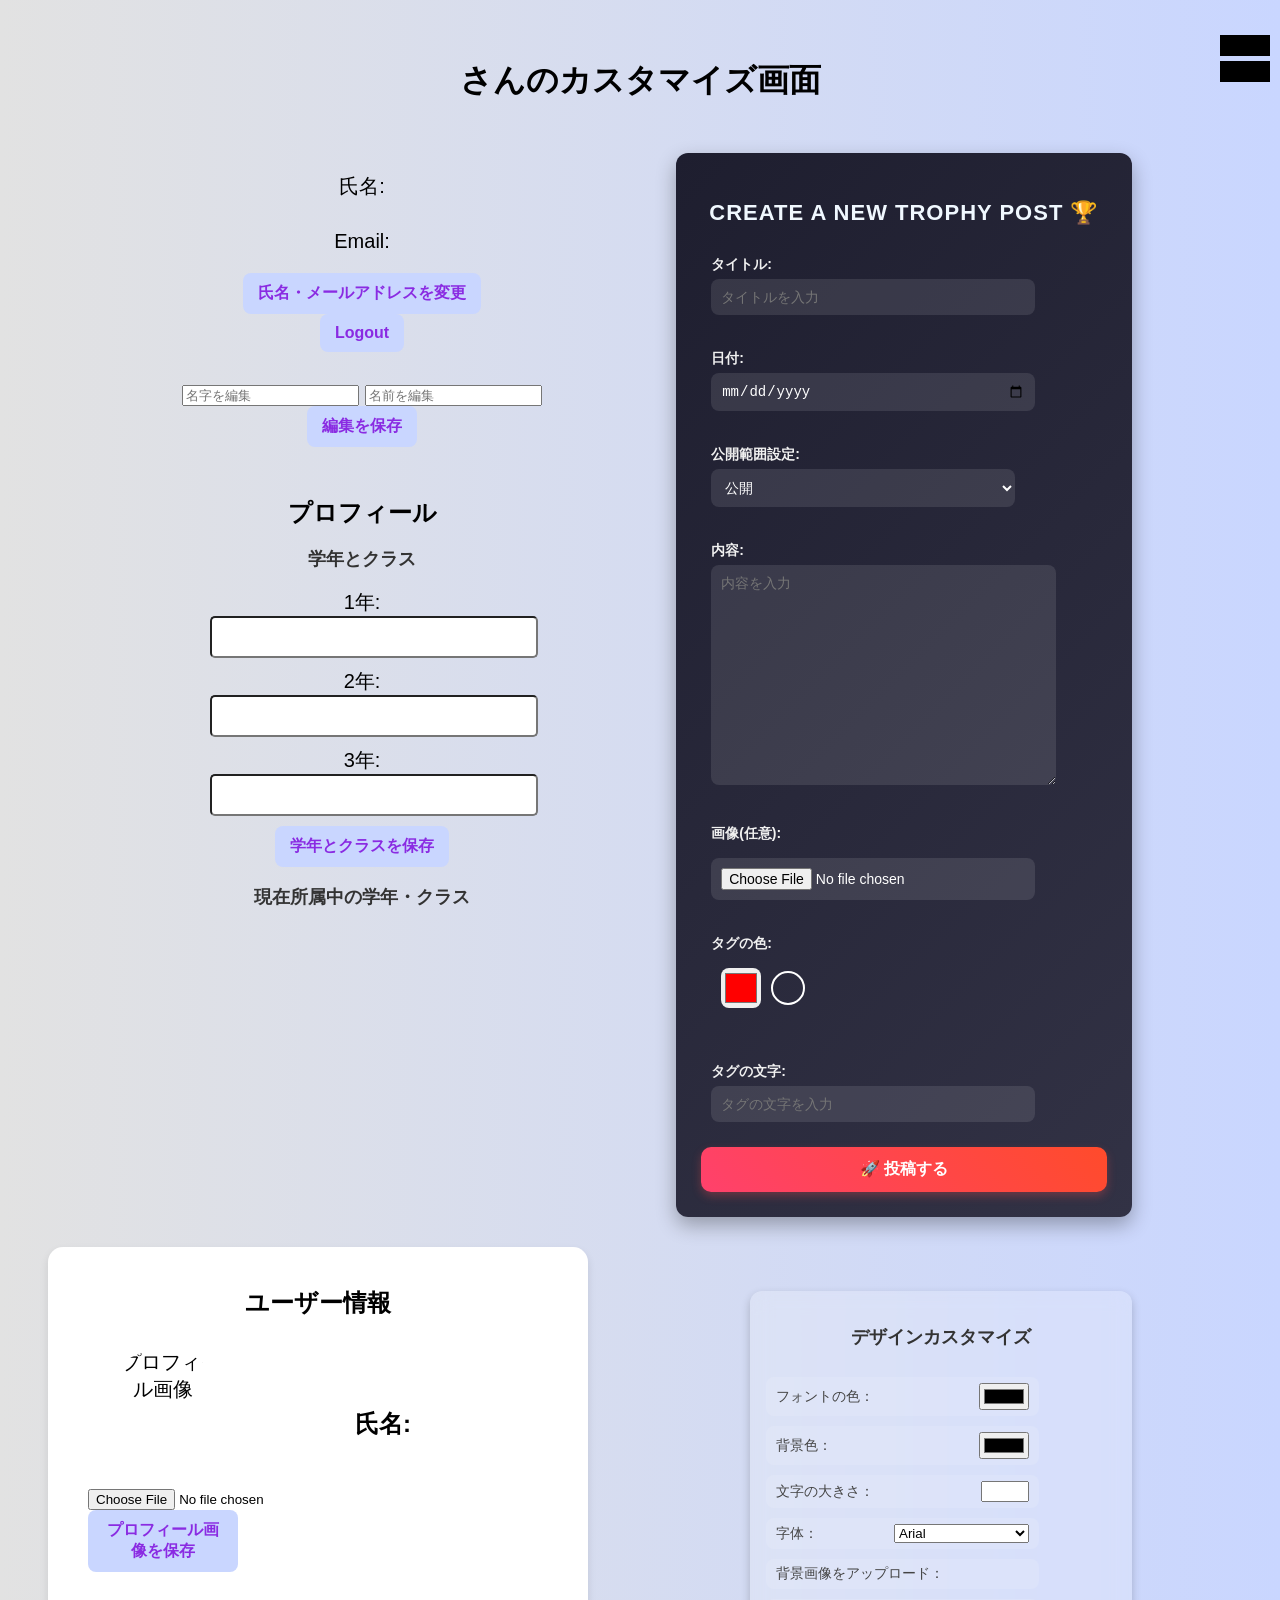
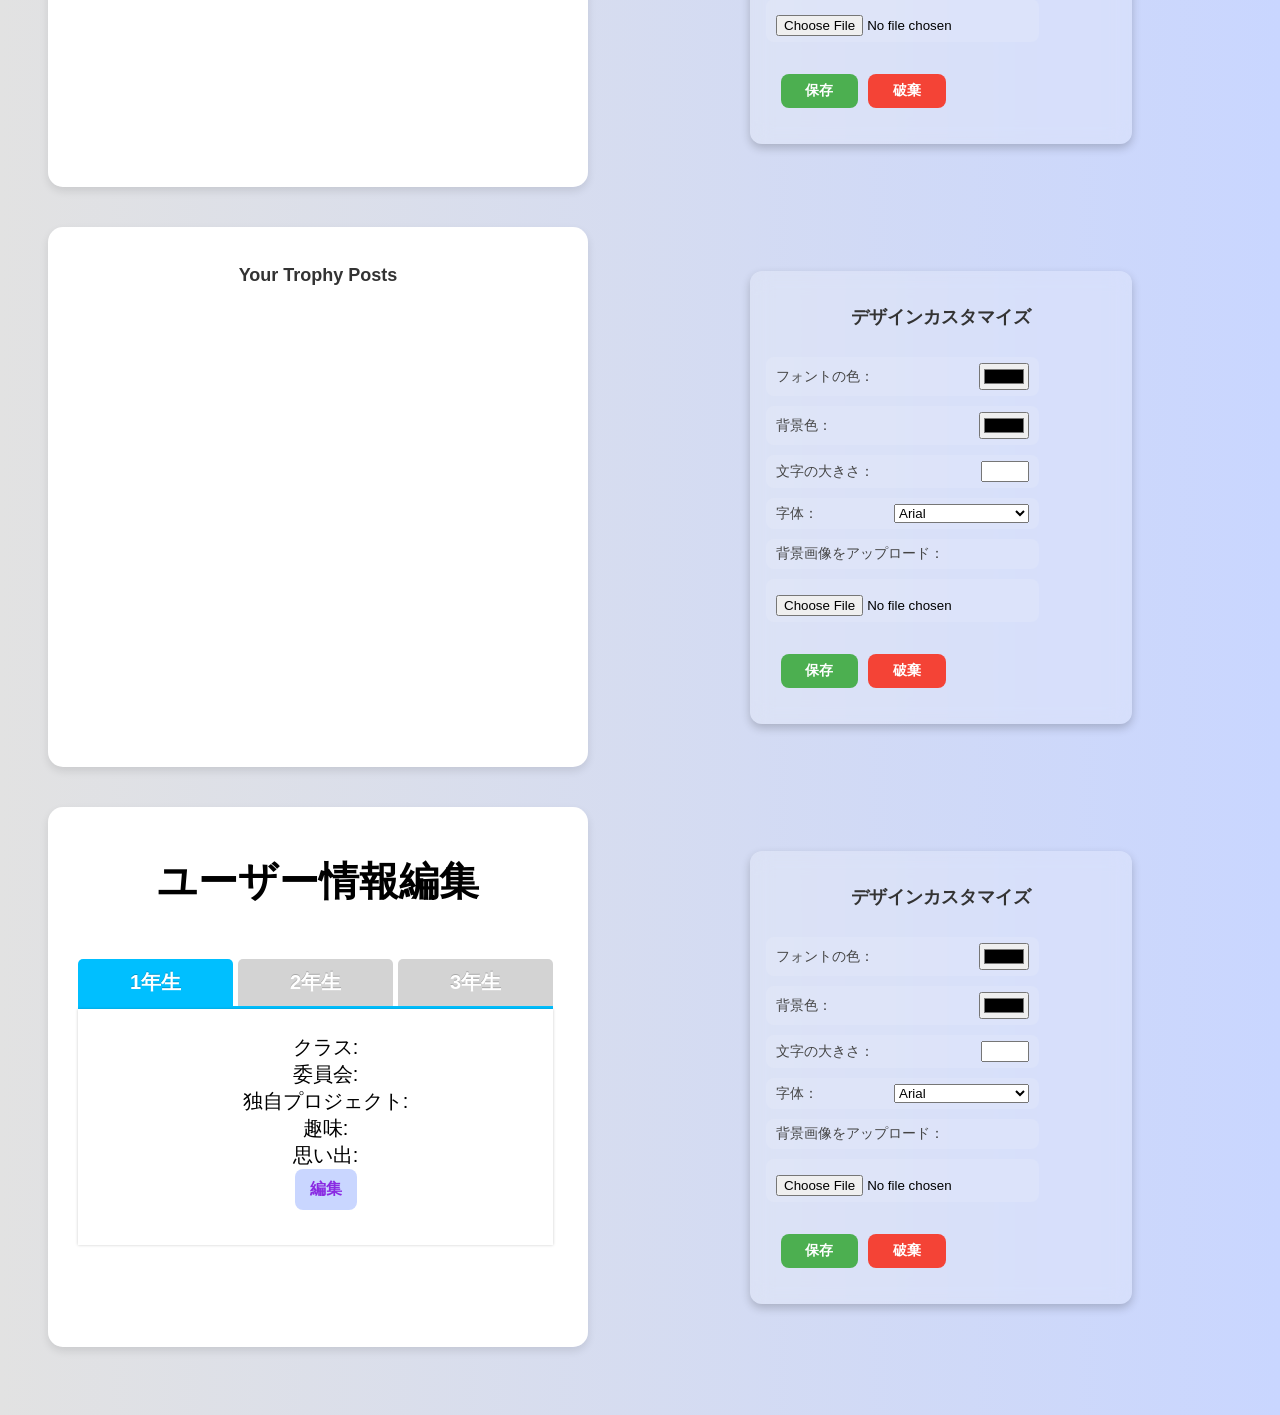
==== EditProfile.html @ d438d974 "ファイアウォールの新規設置とバックドアの削除を確認。投稿の公開範囲設定を全面化し、ウィジェットの移動を改善。trophy postの表示条件を更新。" ====
<!-- 
 
これは、動かす　以外の機能を削除したページ。　　プレヴューページみたいな感じです。

・homepage.html / js　は、　現状このままにする。
・プロフィール編集機能をつけたページは　EditProfile.html / js
・ -->


<!DOCTYPE html>
<html lang="en">

<head>
    <meta charset="UTF-8">
    <meta name="viewport" content="width=device-width, initial-scale=1.0">
    <title>Homepage</title>
    <link rel="stylesheet" href="https://code.jquery.com/ui/1.13.2/themes/base/jquery-ui.css">
    <style id="dynamicStyles">
        body {
            padding: 30px;
            background: linear-gradient(to right, #e2e2e2, #c9d6ff);
            font-family: Arial, sans-serif;
            font-size: 16px;
            color: black;
        }

        h1 {
            text-align: center;
            margin-bottom: 40px;
        }

        button {
            color: blueviolet;
            background-color: #c9d6ff;
            padding: 10px 15px;
            border-radius: 8px;
            font-size: 1rem;
            font-weight: bold;
            border: none;
            cursor: pointer;
        }

        button:hover {
            text-decoration: underline;
            color: blue;
        }

        .container {
            display: flex;
            flex-direction: column;
            align-items: center;
        }

        div {
            font-size: 20px;
            padding: 10px;
            margin-bottom: 10px;
            width: 50%;
            text-align: center;
        }

        .edit-section,
        .trophy-room-section {
            /* display: none; */
            margin-top: 20px;
            width: 60%;
        }

        /* textareaのデザイン */
        .textarea {
            width: 100%;
            padding: 10px;
            margin-bottom: 10px;
            border-radius: 5px;
            font-size: 16px;
        }

        

        .post {
            width: 180%;
            border: 1px solid #ccc;
            border-radius: 10px;
            padding: 10px;
            box-shadow: 0 4px 8px rgba(0, 0, 0, 0.1);
            /* ボックス影 */
            margin-top: 10px;
            background-color: #f4f4f9;
        }

        .post h4 {
            display: flex;
            justify-content: space-between;
            align-items: center;
            margin-bottom: 5px;
        }

        .post-content {
            display: none;
            padding-top: 10px;
            width: 88%;
        }

        .widget {
            background-color: white;
            border-radius: 15px;
            padding: 20px;
            box-shadow: 0 4px 8px rgba(0, 0, 0, 0.1);
            text-align: center;
            overflow: auto;
            width: 600px;
            height: 600px;
            position: relative;
        }

        .ui-draggable {
            cursor: move;
        }

        h2 {
            margin-bottom: 10px;
            font-size: 1.5rem;
        }

        p {
            font-size: 1.2rem;
        }

        #widget1 {
            /* background-color: #e0f7fa; */
            max-width: 500px;
            min-width: 200px;
            max-height: 500px;
            min-height: 200px;
        }
        #widget2 {
            /* background-color: #fff3e0; */
            max-width: 500px;
            min-width: 200px;
            max-height: 500px;
            min-height: 200px;
        }

        #widget3 {
            /* background-color: #ffe0ea; */
            max-width: 500px;
            min-width: 200px;
            max-height: 500px;
            min-height: 200px;
        }

        #Widget1-flote {
            display: flex;
            justify-content: flex-start;
            align-items: center;
            width: 100%;
        }


        #profile-image-container {
            position: relative;
            width: 150px;
            height: 150px;
        }

        #profile-image {
    width: 130px;
    height: 130px;
    border-radius: 50%;
    object-fit: cover;
    display: block;
    margin: 0 auto;
}

        input[type="file"] {
            margin-top: 10px;
        }



        .available {
            background-color: #eee;
            /* 空き */
        }

        .reserved-by-user {
            background-color: #007bff;
            /* 自分の予約 */
        }

        .reserved-by-others {
            background-color: #dc3545;
            /* 他人の予約 */
        }


        .info {
            font-size: 0.8rem;
            margin-top: 10px;
            color: gray;
        }


        /* ハンバーガーメニューアイコンのスタイル */
        .hamburger-menu {
            position: fixed;
            top: 20px;
            right: 20px;
            width: 30px;
            height: 1px;
            cursor: pointer;
            z-index: 10;
        }

        .hamburger-menu div {
            width: 100%;
            height: 1px;
            /* 線の太さをさらに細く */
            background-color: black;
            margin: 5px 0;
            /* 線同士の間隔 */
        }

        /* メニューのスタイル */
        .menu {
            position: fixed;
            top: 0;
            right: -300px;
            /* 初期状態では画面外に隠す */
            width: 250px;
            height: 100vh;
            background-color: white;
            transition: right 0.3s ease;
            z-index: 1001;
            box-shadow: -5px 0 5px rgba(0, 0, 0, 0.2);
        }




        .menu ul {
            list-style: none;
            padding: 0;
            margin-top: 60px;
        }

        .menu ul li {
            padding: 20px;
            text-align: center;
        }

        .menu ul li a {
            text-decoration: none;
            color: black;
            font-size: 18px;
        }

        /* 閉じるためのバツボタン */
        .close-btn {
            position: absolute;
            top: 10px;
            right: 10px;
            font-size: 24px;
            cursor: pointer;
            color: black;
        }

        /* 背景を暗くするオーバーレイ */
        .overlay {
            position: fixed;
            top: 0;
            left: 0;
            width: 100%;
            height: 100vh;
            background-color: rgba(0, 0, 0, 0.5);
            opacity: 0;
            visibility: hidden;
            transition: opacity 0.3s ease, visibility 0.3s ease;
            z-index: 1000;
        }

        /* メニューが開いたときのスタイル */
        .menu-open .menu {
            right: 0;
        }

        .menu-open .overlay {
            opacity: 1;
            visibility: visible;
        }

        .tab-wrap {
            display: flex;
            flex-wrap: wrap;
            margin: 20px 0;
            width: 95%;

        }

        .tab-wrap:after {
            content: '';
            width: 100%;
            height: 3px;
            background: DeepSkyBlue;
            display: block;
            order: -1;
        }

        .tab-label {
            color: White;
            background: LightGray;
            font-weight: bold;
            text-shadow: 0 -1px 0 rgba(0, 0, 0, .2);
            white-space: nowrap;
            text-align: center;
            padding: 10px .5em;
            order: -1;
            position: relative;
            z-index: 1;
            cursor: pointer;
            border-radius: 5px 5px 0 0;
            flex: 1;
        }

        .tab-label:not(:last-of-type) {
            margin-right: 5px;
        }

        .tab-content {
            width: 100%;
            height: 0;
            overflow: hidden;
            opacity: 0;
        }

        /* アクティブなタブ */
        .tab-switch:checked+.tab-label {
            background: DeepSkyBlue;
        }

        .tab-switch:checked+.tab-label+.tab-content {
            height: auto;
            overflow: auto;
            padding: 15px;
            opacity: 1;
            transition: .5s opacity;
            box-shadow: 0 0 3px rgba(0, 0, 0, .2);
        }

        /* ラジオボタン非表示 */
        .tab-switch {
            display: none;
        }

        .tab-wrap div {
            font-size: 20px;
            padding: 10px;
            margin-bottom: 10px;
            width: 100%;
            text-align: center;
        }

        #EditWidget1 {
            display: flex;
            justify-content: space-between;
            align-items: center;
            width: 90%;
        }

        #EditWidget2 {
            display: flex;
            justify-content: space-between;
            align-items: center;
            width: 90%;
        }

        #EditWidget3 {
            display: flex;
            justify-content: space-between;
            align-items: center;
            width: 90%;
        }
        .editing-area {
    background: rgba(255, 255, 255, 0.2); /* 透明感を出す */
    backdrop-filter: blur(10px); /* ガラス風 */
    padding: 16px;
    border-radius: 12px;
    width: 350px; /* 横幅を固定 */
    box-shadow: 0 4px 10px rgba(0, 0, 0, 0.2);
    font-family: "Arial", sans-serif;
}

h3 {
    font-size: 18px;
    text-align: center;
    color: #333;
}

.customization-options {
    display: grid;
    gap: 10px;
    padding: 10px 0;
}

.customization-options label {
    display: flex;
    justify-content: space-between;
    align-items: center;
    background: rgba(255, 255, 255, 0.1);
    padding: 6px 10px;
    border-radius: 8px;
}

.customization-options span {
    font-size: 14px;
    color: #444;
}



.button-group {
    display: flex;
    justify-content: space-between;
    margin-top: 12px;
}

.save-btn, .discard-btn {
    flex: 1;
    margin: 0 5px;
    padding: 8px;
    font-size: 14px;
    border-radius: 8px;
    border: none;
    cursor: pointer;
    transition: 0.3s;
}

.save-btn {
    background: #4CAF50;
    color: white;
}

.save-btn:hover {
    background: #45a049;
}

.discard-btn {
    background: #f44336;
    color: white;
}

.discard-btn:hover {
    background: #d32f2f;
}
    
    </style>
    <script type="module" src="./EditProfile.js"></script>

</head>

<body>
    <!-- ハンバーガーメニューアイコン -->
    <div class="hamburger-menu" id="hamburger-menu">
        <div></div>
        <div></div>
    </div>

    <!-- オーバーレイ（背景を暗くする要素） -->
    <div class="overlay" id="overlay"></div>

    <!-- メニューの中身 -->
    <nav class="menu" id="menu">
        <!-- 閉じるためのバツボタン -->
        <span class="close-btn" id="close-menu">&times;</span>

        <ul>
            
            <li><a href="homepage.html">Home</a></li>
            <li><a href="top-public-page.html">ここ</a></li>
            <li><a href="Teacher-ref.html">匿名相談</a></li>
            <li><a href="reservation.html">施設予約システム</a></li>
            <li><a href="#">カスタマイズ画面</a></li>

        </ul>
    </nav>
    <script>
        const hamburgerMenu = document.getElementById('hamburger-menu');
        const menu = document.getElementById('menu');
        const overlay = document.getElementById('overlay');
        const closeMenu = document.getElementById('close-menu');
        let isMenuOpen = false;

        // ハンバーガーメニューのクリックイベント
        hamburgerMenu.addEventListener('click', () => {
            isMenuOpen = !isMenuOpen;
            toggleMenu();
        });

        // オーバーレイをクリックしてメニューを閉じる
        overlay.addEventListener('click', () => {
            isMenuOpen = false;
            toggleMenu();
        });

        // バツボタンをクリックしてメニューを閉じる
        closeMenu.addEventListener('click', () => {
            isMenuOpen = false;
            toggleMenu();
        });

        // メニューの開閉を制御
        function toggleMenu() {
            if (isMenuOpen) {
                document.body.classList.add('menu-open');
            } else {
                document.body.classList.remove('menu-open');
            }
        }
    </script>

    <h1><span id="loggedUserFNameInWidget"></span>さんのカスタマイズ画面</h1>
  
<div style="display: flex; justify-content: space-between; text-align: center; width: 90%;">
    <div class="container" style=" width: 60%;">
        <div>氏名: <span id="loggedUserFName"></span><span id="loggedUserLName"></span></div>
        <div>Email: <span id="loggedUserEmail"></span></div>
        <button id="editButton">氏名・メールアドレスを変更</button>
        <!-- <button id="createPostButton">トロフィー投稿を追加</button> -->
        <button id="logout">Logout</button>

        <!-- Edit Profile Section -->
        <div class="edit-section" id="editSection">
            <input type="text" id="newFirstName" placeholder="名字を編集">
            <input type="text" id="newLastName" placeholder="名前を編集">
            <button id="saveChanges">編集を保存</button>
        </div>

        <div id="profile-section">
            <h2>プロフィール</h2>

            <h3>学年とクラス</h3>
            <label>1年: <input class="textarea" type="text" id="class-year-1" /></label>
            <label>2年: <input class="textarea" type="text" id="class-year-2" /></label>
            <label>3年: <input class="textarea" type="text" id="class-year-3" /></label>
            <button id="save-class">学年とクラスを保存</button>

            <h3>現在所属中の学年・クラス</h3>
            <p id="latest-class"></p>
        </div>

    </div>

    <!-- Trophy Room Section -->
    <div class="edit-section trophy-post" id="trophyRoomSection" style="width: 40%;">
        <h3 class="trophy-title">Create a New Trophy Post 🏆</h3>

        <div class="trophy-form-group">
            <label for="postTitle">タイトル:</label>
            <input type="text" id="postTitle" class="trophy-input" placeholder="タイトルを入力" required>
        </div>

        <div class="trophy-form-group">
            <label for="postDate">日付:</label>
            <input type="date" id="postDate" class="trophy-input" required>
        </div>

        <div class="trophy-form-group">
            <label for="postVisibility">公開範囲設定:</label>
            <select id="postVisibility" class="trophy-input">
                <option value="public">公開</option>
                <option value="friends">学校関係者のみ</option>
                <option value="private">非公開</option>
            </select>
        </div>

        <div class="trophy-form-group">
            <label for="postContent">内容:</label>
            <textarea id="postContent" class="trophy-input" placeholder="内容を入力" style="height: 200px; width: 160%;"></textarea>
        </div>

        <div class="trophy-form-group">
            <label for="postImage">画像(任意):</label>
            <input type="file" id="postImage" class="trophy-input">
        </div>

        <div class="trophy-form-group">
            <label for="tagColor">タグの色:</label>
            <div class="trophy-tag-container">
                <input type="color" id="TagColor" class="trophy-color-input" value="#ff0000">
                <span id="selectedTagColor" class="trophy-tag-preview"></span>
            </div>
        </div>

        <div class="trophy-form-group">
            <label for="tagText">タグの文字:</label>
            <input type="text" id="tagText" class="trophy-input" placeholder="タグの文字を入力">
        </div>

        <button id="savePostButton" class="trophy-submit-button">🚀 投稿する</button>
    </div>
</div>

</div>

<style>
    /* トロフィーポストのスタイリング */
    .edit-section.trophy-post {
        max-width: 100%;
        margin: auto;
        padding: 25px;
        border-radius: 12px;
        background: linear-gradient(135deg, #1e1e2f, #323245);
        color: white;
        box-shadow: 0px 8px 20px rgba(0, 0, 0, 0.3);
        text-align: center;
        font-family: 'Arial', sans-serif;
    }

    .trophy-title {
        color: aliceblue;
        font-size: 22px;
        font-weight: bold;
        margin-bottom: 20px;
        text-transform: uppercase;
        letter-spacing: 1px;
    }

    .trophy-form-group {
        margin-bottom: 15px;
        text-align: left;
    }

    .trophy-form-group label {
        font-size: 14px;
        font-weight: bold;
        display: block;
        margin-bottom: 5px;
        color: #f0f0f0;
    }

    .trophy-input {
        width: 150%;
        padding: 10px;
        border: none;
        border-radius: 8px;
        background: rgba(255, 255, 255, 0.1);
        color: white;
        font-size: 14px;
        transition: 0.3s;
    }

    .trophy-input:focus {
        background: rgba(255, 255, 255, 0.2);
        outline: none;
    }

    .trophy-tag-container {
        display: flex;
        align-items: center;
        gap: 10px;
    }

    .trophy-color-input {
        width: 40px;
        height: 40px;
        border: none;
        border-radius: 8px;
        cursor: pointer;
    }

    .trophy-tag-preview {
        width: 30px;
        height: 30px;
        border-radius: 50%;
        border: 2px solid white;
        display: inline-block;
    }

    /* 投稿ボタン */
    .trophy-submit-button {
        width: 100%;
        padding: 12px;
        border: none;
        border-radius: 10px;
        font-size: 16px;
        font-weight: bold;
        color: white;
        background: linear-gradient(45deg, #ff416c, #ff4b2b);
        cursor: pointer;
        transition: 0.3s ease;
        text-transform: uppercase;
        box-shadow: 0px 4px 10px rgba(255, 75, 75, 0.3);
    }

    .trophy-submit-button:hover {
        background: linear-gradient(45deg, #ff4b2b, #ff416c);
        transform: scale(1.05);
        box-shadow: 0px 6px 15px rgba(255, 75, 75, 0.5);
    }
</style>

<script>
    document.getElementById('TagColor').addEventListener('input', function() {
        document.getElementById('selectedTagColor').style.backgroundColor = this.value;
    });
</script>

    <div id="EditWidget1">
        <div class="widget" id="widget1">
            <h2>ユーザー情報</h2>
            <div id="Widget1-flote">
                <div id="profile-image-container">
                    <img id="profile-image" src="default-profile.png" alt="プロフィール画像" />
                    <input type="file" id="profile-image-upload" accept="image/*" />
                    <button id="save-profile-image">プロフィール画像を保存</button>
                </div>

                <div id="name" style="font-size: 24px; text-shadow: 2px 2px 4px rgba(255, 255, 255, 0.5); font-weight: bold;">氏名: <span id="loggedUserFNameInWidget2"></span>　<span id="loggedUserLNameInWidget"></span> </div>
            </div>

            <p class="info" id="info-widget1"></p>


            
        </div>
        <!-- カスタマイズボタン -->
        <!-- <button id="customize-button-widget1">カスタマイズ</button> -->

        <!-- カスタマイズオプション (初期状態では非表示) -->
        <div class="editing-area" id="widget1">
            <h3>デザインカスタマイズ</h3>
            <div class="customization-options">
            <label><span>フォントの色：</span> <input type="color" id="font-color-widget1"></label>
            <label><span>背景色：</span> <input type="color" id="background-color-widget1"></label>
            <label><span>文字の大きさ：</span> <input class="number-area" type="number" id="font-size-widget1" min="8" max="72"></label>
            <label><span>字体：</span>
                <select id="font-family-widget1">
                    <option value="Arial">Arial</option>
                    <option value="Times New Roman">Times New Roman</option>
                    <option value="Courier New">Courier New</option>
                    <option value="Verdana">Verdana</option>
                </select>
            </label>
            <label><span>背景画像をアップロード：</span></label>
            <label> <input type="file" id="bg-image-upload-widget2" accept="image/*"></label>
            </div>
            <div class="button-group">
                <button id="save-customization-widget1" class="save-btn">保存</button>
                <button id="discard-customization-widget1" class="discard-btn">破棄</button>
            </div>
        </div>
        
        </div>

        <div id="EditWidget2">

                    <!-- Display Trophy Posts -->




        <div class="widget" id="widget2">
            <h3>Your Trophy Posts</h3>
            <div id="posteditvisibility"></div>
            <p class="info" id="info-widget2"></p>
        </div>

        
        
        <div class="editing-area" id="widget2">
            <h3>デザインカスタマイズ</h3>
            <div class="customization-options">
            <label><span>フォントの色：</span> <input type="color" id="font-color-widget2"></label>
            <label><span>背景色：</span> <input type="color" id="background-color-widget2"></label>
            <label><span>文字の大きさ：</span> <input class="number-area" type="number" id="font-size-widget2" min="8" max="72"></label>
            <label><span>字体：</span>
                <select id="font-family-widget2">
                    <option value="Arial">Arial</option>
                    <option value="Times New Roman">Times New Roman</option>
                    <option value="Courier New">Courier New</option>
                    <option value="Verdana">Verdana</option>
                </select>
            </label>
            <label><span>背景画像をアップロード：</span></label>
           <label> <input type="file" id="bg-image-upload-widget2" accept="image/*"></label>
            </div>
            <div class="button-group">
                <button id="save-customization-widget2" class="save-btn">保存</button>
                <button id="discard-customization-widget2" class="discard-btn">破棄</button>
            </div>
        </div>
</div>


    <div id="EditWidget3">
        
        <div class="widget" id="widget3">
            <h1>ユーザー情報編集</h1>


            <div class="tab-wrap" id="tab-wrap">
                <input id="TAB-01" type="radio" name="TAB" class="tab-switch" checked="checked" />
                <label class="tab-label" for="TAB-01">1年生</label>
                <div class="tab-content">
                    <div>
                        <span>クラス: </span><span id="class1"></span><br>
                        <span>委員会: </span><span id="committee1"></span><br>
                        <span>独自プロジェクト: </span><span id="project1"></span><br>
                        <span>趣味: </span><span id="hobby1"></span><br>
                        <span>思い出: </span><span id="memory1"></span><br>
                        <button onclick="editYearInfo('year1')">編集</button>
                        <div id="edit-year1" style="display:none;">
                            <input type="text" id="edit-class1" placeholder="クラス" /><br>
                            <input type="text" id="edit-committee1" placeholder="委員会" /><br>
                            <input type="text" id="edit-project1" placeholder="独自プロジェクト" /><br>
                            <input type="text" id="edit-hobby1" placeholder="趣味" /><br>
                            <input type="text" id="edit-memory1" placeholder="思い出" /><br>
                            <button id="save-button1" style="display:none;" onclick="saveYearInfo('year1')">保存</button>
                        </div>
                    </div>
                </div>

                <input id="TAB-02" type="radio" name="TAB" class="tab-switch" />
                <label class="tab-label" for="TAB-02">2年生</label>
                <div class="tab-content">
                    <div>
                        <span id="class2"></span>
                        <span id="committee2"></span>
                        <span id="project2"></span>
                        <span id="hobby2"></span>
                        <span id="memory2"></span>
                        <button onclick="editYearInfo('year2')">編集</button>
                        <div id="edit-year2" style="display:none;">
                            <input type="text" id="edit-class2" placeholder="クラス" />
                            <input type="text" id="edit-committee2" placeholder="委員会" />
                            <input type="text" id="edit-project2" placeholder="独自プロジェクト" />
                            <input type="text" id="edit-hobby2" placeholder="趣味" />
                            <input type="text" id="edit-memory2" placeholder="思い出" />
                            <button id="save-button2" style="display:none;" onclick="saveYearInfo('year2')">保存</button>
                        </div>
                    </div>
                </div>

                <input id="TAB-03" type="radio" name="TAB" class="tab-switch" />
                <label class="tab-label" for="TAB-03">3年生</label>
                <div class="tab-content">
                    <div>
                        <span id="class3"></span>
                        <span id="committee3"></span>
                        <span id="project3"></span>
                        <span id="hobby3"></span>
                        <span id="memory3"></span>
                        <button onclick="editYearInfo('year3')">編集</button>
                        <div id="edit-year3" style="display:none;">
                            <input type="text" id="edit-class3" placeholder="クラス" />
                            <input type="text" id="edit-committee3" placeholder="委員会" />
                            <input type="text" id="edit-project3" placeholder="独自プロジェクト" />
                            <input type="text" id="edit-hobby3" placeholder="趣味" />
                            <input type="text" id="edit-memory3" placeholder="思い出" />
                            <button id="save-button3" style="display:none;" onclick="saveYearInfo('year3')">保存</button>
                        </div>
                    </div>
                </div>
           <!-- ここで切れている -->
         </div>

            <p class="info" id="info-widget3"></p>

          
        
        </div>
            <!-- カスタマイズボタン -->

            <!-- カスタマイズオプション (初期状態では非表示) -->
            <div class="editing-area" id="widget3">
                <h3>デザインカスタマイズ</h3>
                <div class="customization-options">
                <label><span>フォントの色：</span> <input type="color" id="font-color-widget3"></label>
                <label><span>背景色：</span> <input type="color" id="background-color-widget3"></label>
                <label><span>文字の大きさ：</span> <input class="number-area" type="number" id="font-size-widget3" min="8" max="72"></label>
                <label><span>字体：</span>
                    <select id="font-family-widget3">
                        <option value="Arial">Arial</option>
                        <option value="Times New Roman">Times New Roman</option>
                        <option value="Courier New">Courier New</option>
                        <option value="Verdana">Verdana</option>
                    </select>
                </label>
                <label><span>背景画像をアップロード：</span></label>
                <label> <input type="file" id="bg-image-upload-widget2" accept="image/*"></label>
                </div>
                <div class="button-group">
                    <button id="save-customization-widget3" class="save-btn">保存</button>
                    <button id="discard-customization-widget3" class="discard-btn">破棄</button>
                </div>
            </div>
            
    </div>
    </div>










</body>

</html>
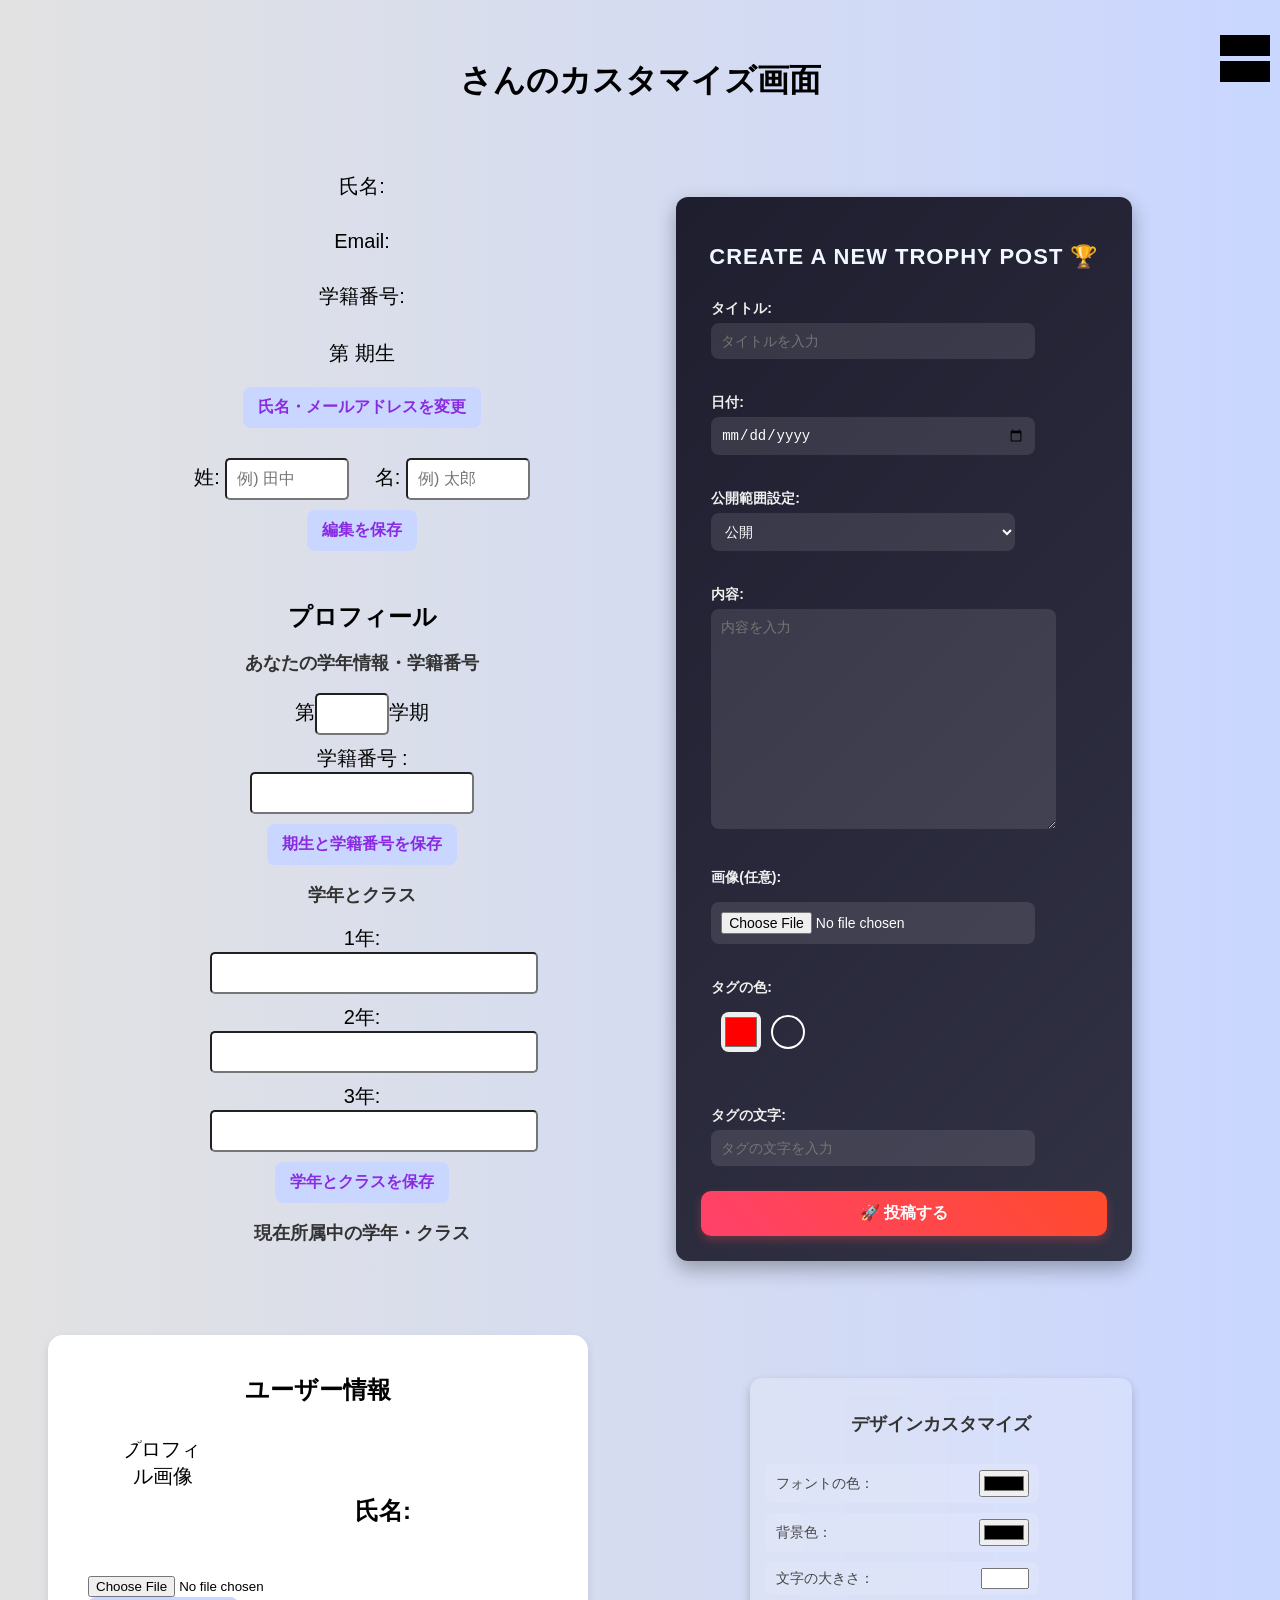
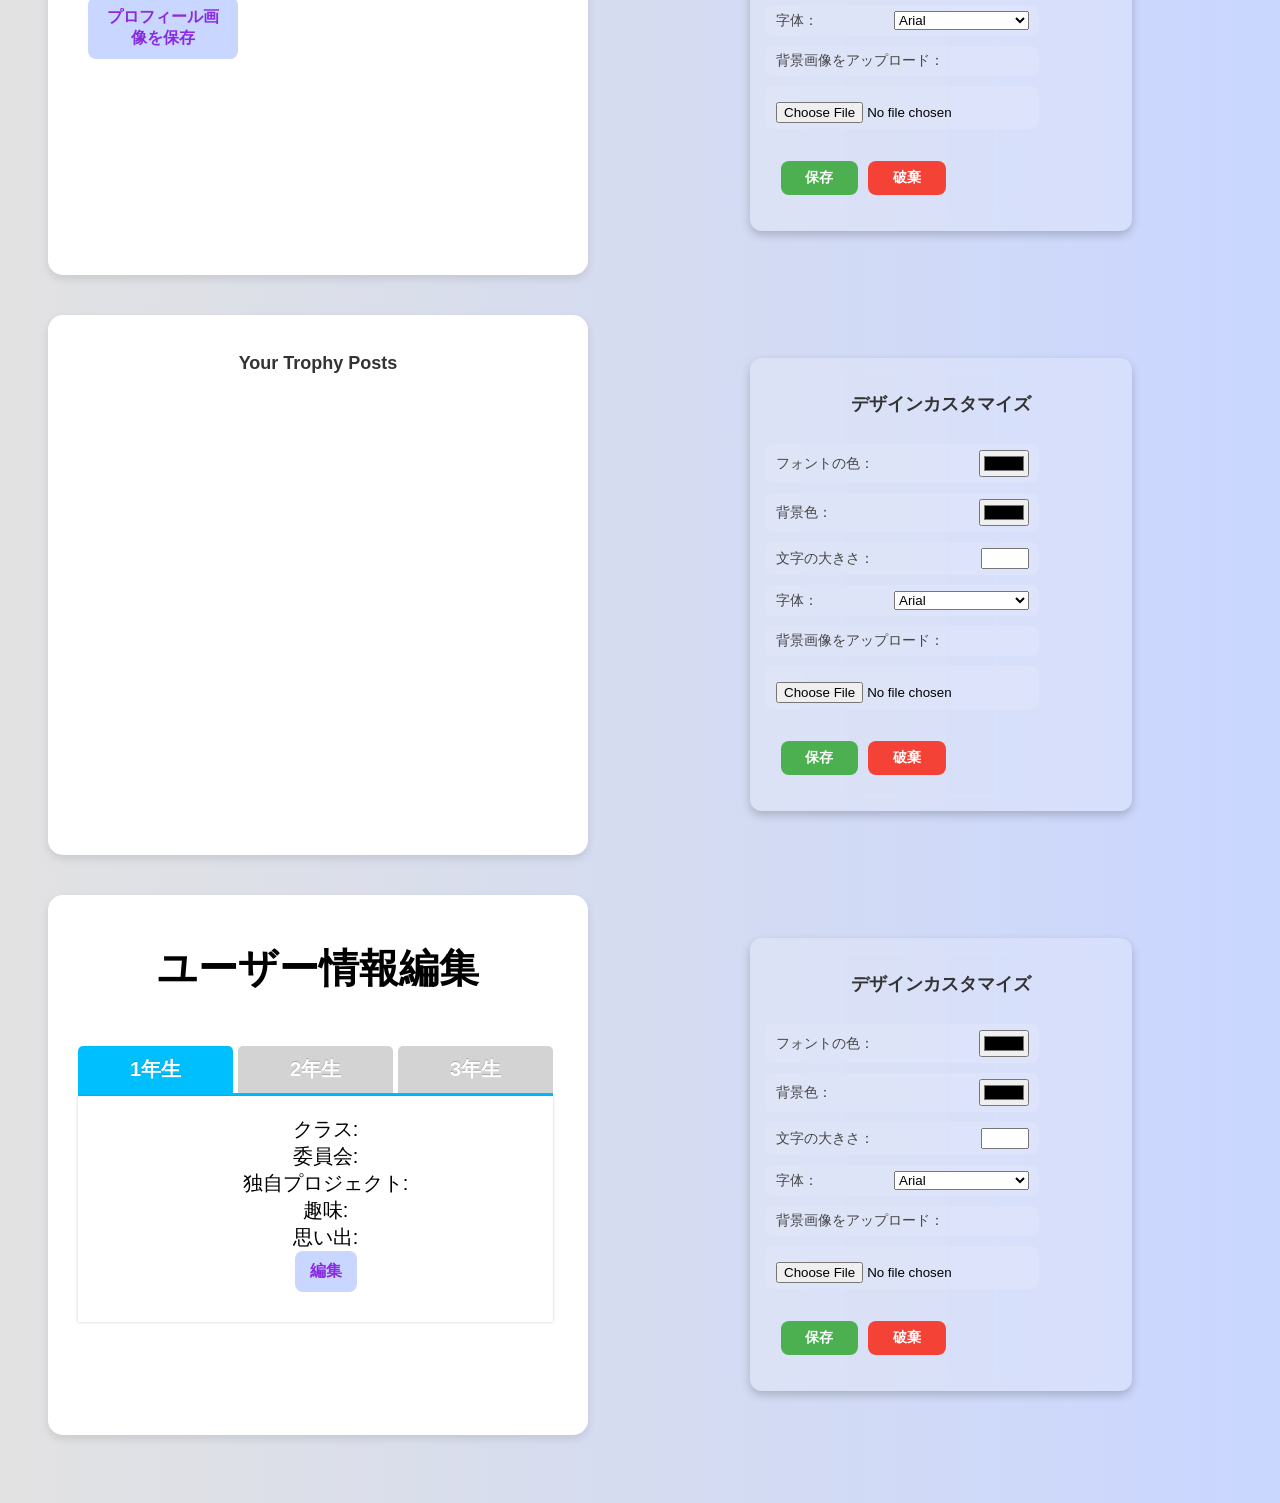
==== commit aaa10d37: "生徒一覧ページのスタイルを改善し、検索機能を強化。ウィジェットのサイズを調整し、レスポンシブデザインを実装。検索入力フィールドのレイアウトを変更。 学期生の記録を追加" ====
--- a/EditProfile.html
+++ b/EditProfile.html
@@ -341,7 +341,7 @@
         .tab-switch:checked+.tab-label+.tab-content {
             height: auto;
             overflow: auto;
-            padding: 15px;
+            /* padding: 15px; */
             opacity: 1;
             transition: .5s opacity;
             box-shadow: 0 0 3px rgba(0, 0, 0, .2);
@@ -480,6 +480,7 @@
             <li><a href="Teacher-ref.html">匿名相談</a></li>
             <li><a href="reservation.html">施設予約システム</a></li>
             <li><a href="#">カスタマイズ画面</a></li>
+            <li><button id="logout" style="color: white; background-color: #ff4b2b; padding: 10px 20px; border-radius: 8px; font-size: 1rem; font-weight: bold; border: none; cursor: pointer;">ログアウト</button></li>
 
         </ul>
     </nav>
@@ -524,19 +525,27 @@
     <div class="container" style=" width: 60%;">
         <div>氏名: <span id="loggedUserFName"></span><span id="loggedUserLName"></span></div>
         <div>Email: <span id="loggedUserEmail"></span></div>
+        <div>学籍番号: <span id="loggedUserStudentID"></span></div>
+        <div>第 <span id="loggedUserTermYear"></span>期生</div>
         <button id="editButton">氏名・メールアドレスを変更</button>
         <!-- <button id="createPostButton">トロフィー投稿を追加</button> -->
-        <button id="logout">Logout</button>
 
         <!-- Edit Profile Section -->
         <div class="edit-section" id="editSection">
-            <input type="text" id="newFirstName" placeholder="名字を編集">
-            <input type="text" id="newLastName" placeholder="名前を編集">
+            姓: <input class="textarea" type="text" id="newFirstName" style="width: 100px; display: inline-block;" placeholder="例) 田中">　
+            名: <input class="textarea" type="text" id="newLastName" style="width: 100px; display: inline-block;"placeholder="例) 太郎"><br>
             <button id="saveChanges">編集を保存</button>
         </div>
 
         <div id="profile-section">
             <h2>プロフィール</h2>
+            <h3>あなたの学年情報・学籍番号</h3>
+            <label>第<input class="textarea" type="text" id="TremYear" style="width: 50px; display: inline-block;" />学期</label>
+            <br>
+            <label>学籍番号 :<input class="textarea" type="text" id="StudentID" style="display: inline-block; width: auto;" /></label>
+            <button id="save-TermYearAndStudentID">期生と学籍番号を保存</button>
+
+
 
             <h3>学年とクラス</h3>
             <label>1年: <input class="textarea" type="text" id="class-year-1" /></label>
@@ -824,18 +833,18 @@
                 <label class="tab-label" for="TAB-02">2年生</label>
                 <div class="tab-content">
                     <div>
-                        <span id="class2"></span>
-                        <span id="committee2"></span>
-                        <span id="project2"></span>
-                        <span id="hobby2"></span>
-                        <span id="memory2"></span>
+                        <span>クラス: </span><span id="class2"></span><br>
+                        <span>委員会: </span><span id="committee2"></span><br>
+                        <span>独自プロジェクト: </span><span id="project2"></span><br>
+                        <span>趣味: </span><span id="hobby2"></span><br>
+                        <span>思い出: </span><span id="memory2"></span><br>
                         <button onclick="editYearInfo('year2')">編集</button>
                         <div id="edit-year2" style="display:none;">
-                            <input type="text" id="edit-class2" placeholder="クラス" />
-                            <input type="text" id="edit-committee2" placeholder="委員会" />
-                            <input type="text" id="edit-project2" placeholder="独自プロジェクト" />
-                            <input type="text" id="edit-hobby2" placeholder="趣味" />
-                            <input type="text" id="edit-memory2" placeholder="思い出" />
+                            <input type="text" id="edit-class2" placeholder="クラス" /><br>
+                            <input type="text" id="edit-committee2" placeholder="委員会" /><br>
+                            <input type="text" id="edit-project2" placeholder="独自プロジェクト" /><br>
+                            <input type="text" id="edit-hobby2" placeholder="趣味" /><br>
+                            <input type="text" id="edit-memory2" placeholder="思い出" /><br>
                             <button id="save-button2" style="display:none;" onclick="saveYearInfo('year2')">保存</button>
                         </div>
                     </div>
@@ -845,18 +854,18 @@
                 <label class="tab-label" for="TAB-03">3年生</label>
                 <div class="tab-content">
                     <div>
-                        <span id="class3"></span>
-                        <span id="committee3"></span>
-                        <span id="project3"></span>
-                        <span id="hobby3"></span>
-                        <span id="memory3"></span>
+                        <span>クラス: </span><span id="class3"></span><br>
+                        <span>委員会: </span><span id="committee3"></span><br>
+                        <span>独自プロジェクト: </span><span id="project3"></span><br>
+                        <span>趣味: </span><span id="hobby3"></span><br>
+                        <span>思い出: </span><span id="memory3"></span><br>
                         <button onclick="editYearInfo('year3')">編集</button>
                         <div id="edit-year3" style="display:none;">
-                            <input type="text" id="edit-class3" placeholder="クラス" />
-                            <input type="text" id="edit-committee3" placeholder="委員会" />
-                            <input type="text" id="edit-project3" placeholder="独自プロジェクト" />
-                            <input type="text" id="edit-hobby3" placeholder="趣味" />
-                            <input type="text" id="edit-memory3" placeholder="思い出" />
+                            <input type="text" id="edit-class3" placeholder="クラス" /><br>
+                            <input type="text" id="edit-committee3" placeholder="委員会" /><br>
+                            <input type="text" id="edit-project3" placeholder="独自プロジェクト" /><br>
+                            <input type="text" id="edit-hobby3" placeholder="趣味" /><br>
+                            <input type="text" id="edit-memory3" placeholder="思い出" /><br>
                             <button id="save-button3" style="display:none;" onclick="saveYearInfo('year3')">保存</button>
                         </div>
                     </div>
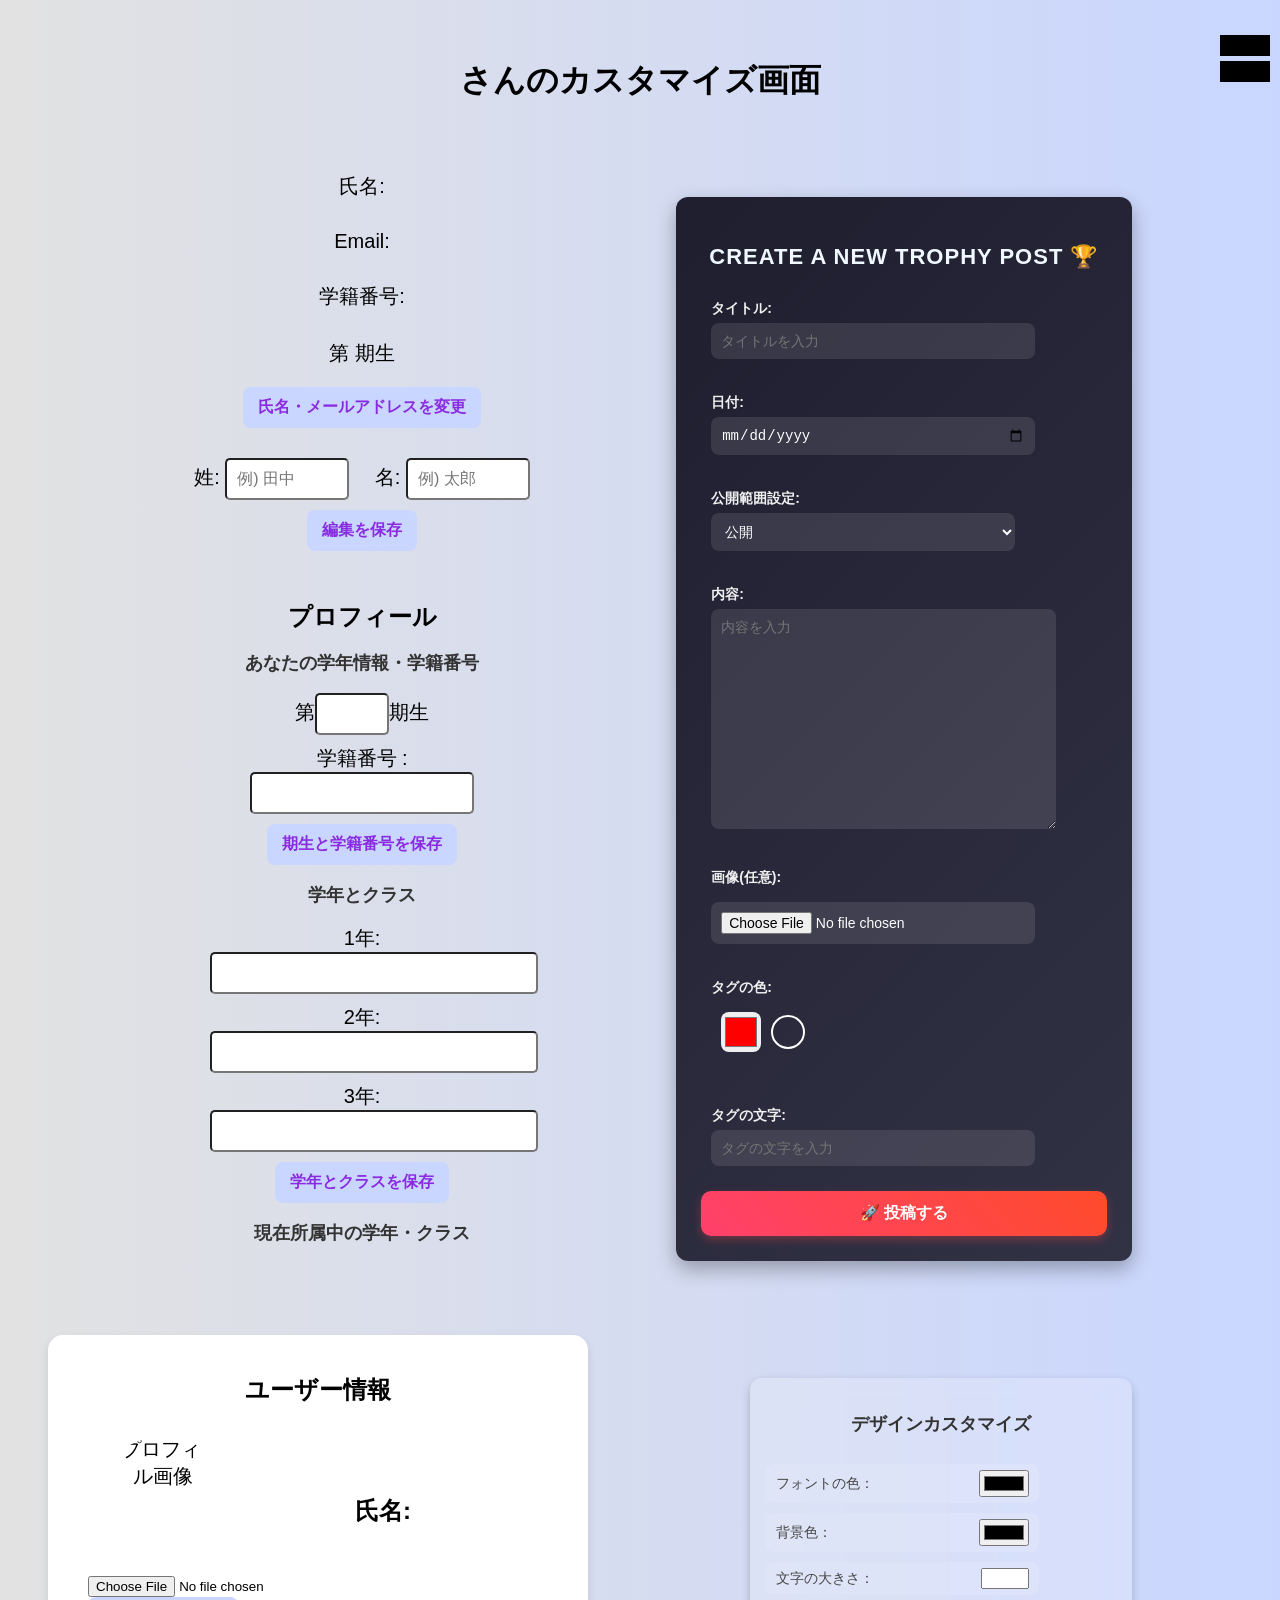
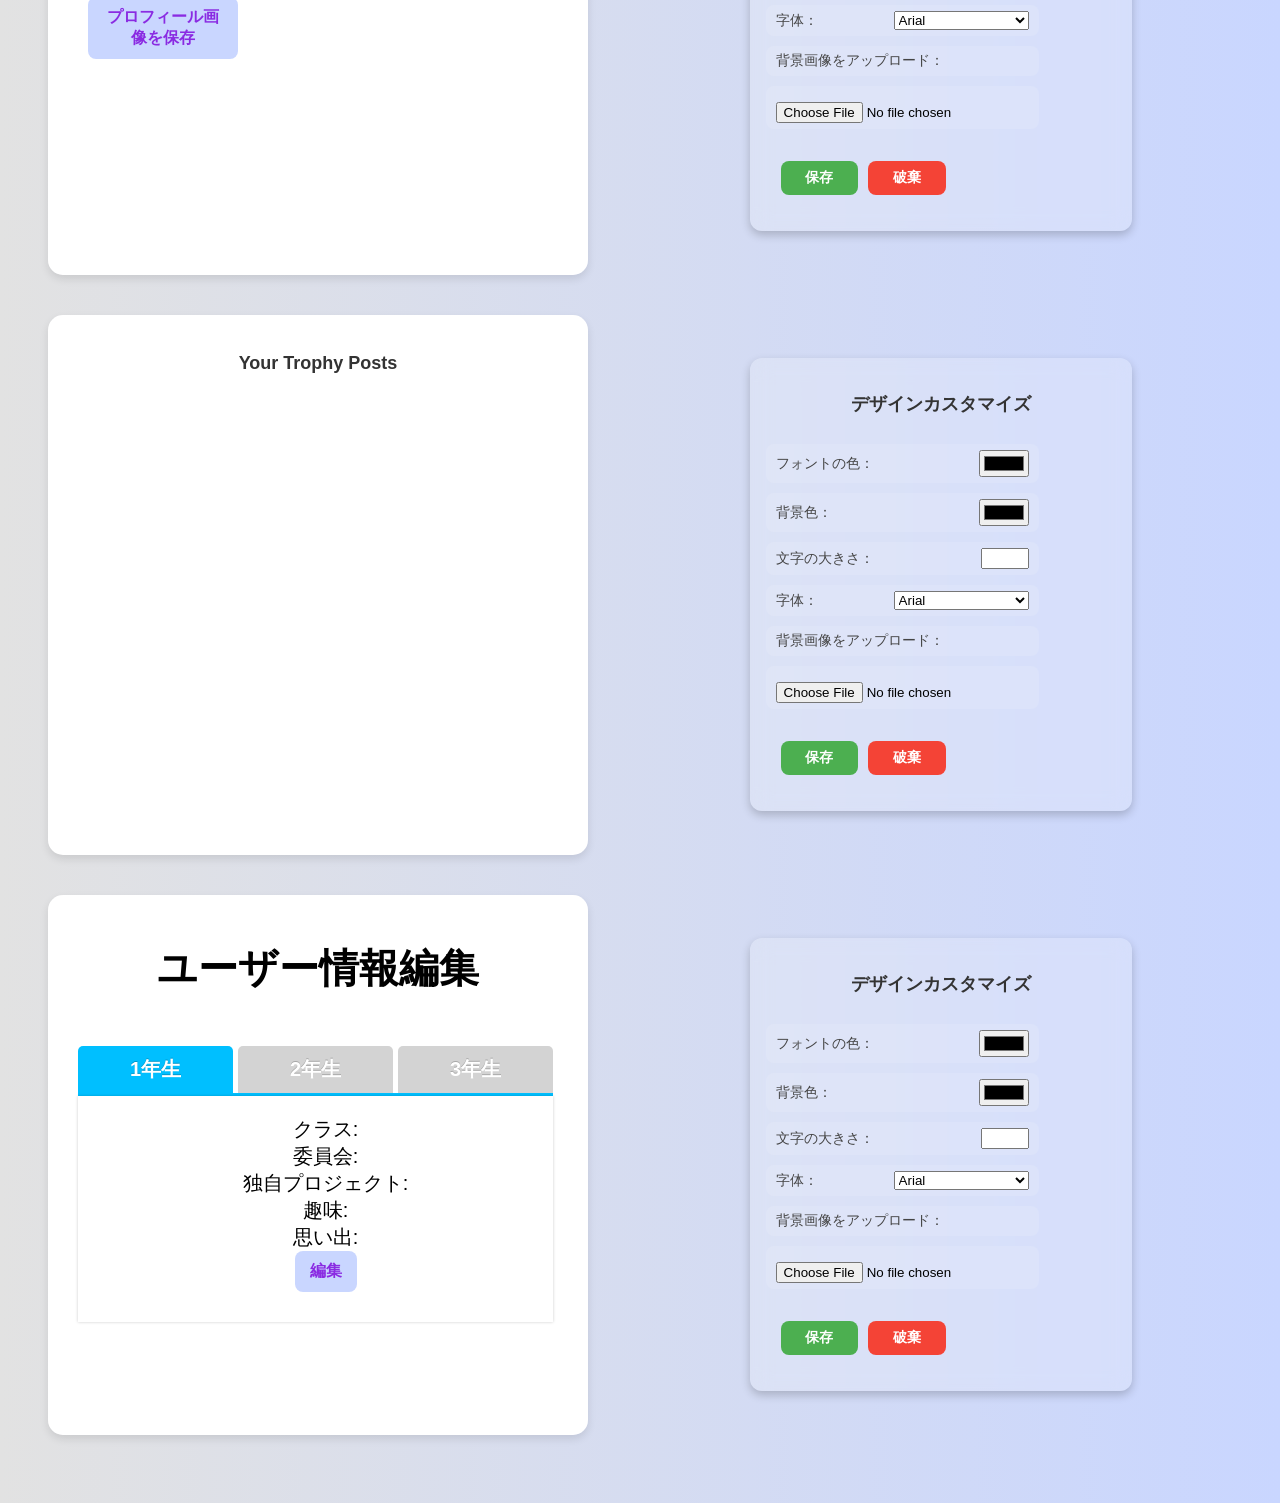
==== commit 4c358061: "ユーザーインターフェースの改善とエラーメッセージの日本語化。プロフィール編集機能のラベルを修正し、ログイン時のリダイレクトを画面幅に応じて変更。検索機能のフルネーム検索を修正。" ====
--- a/EditProfile.html
+++ b/EditProfile.html
@@ -476,10 +476,9 @@
         <ul>
             
             <li><a href="homepage.html">Home</a></li>
-            <li><a href="top-public-page.html">ここ</a></li>
-            <li><a href="Teacher-ref.html">匿名相談</a></li>
-            <li><a href="reservation.html">施設予約システム</a></li>
-            <li><a href="#">カスタマイズ画面</a></li>
+            <li><a href="top-public-page.html">みんなのトロフィー</a></li>
+            <li><a href="teacherControl.html">教員管理ページ</a></li>
+            <li><a href="EditProfile.html">カスタマイズ画面</a></li>
             <li><button id="logout" style="color: white; background-color: #ff4b2b; padding: 10px 20px; border-radius: 8px; font-size: 1rem; font-weight: bold; border: none; cursor: pointer;">ログアウト</button></li>
 
         </ul>
@@ -540,7 +539,7 @@
         <div id="profile-section">
             <h2>プロフィール</h2>
             <h3>あなたの学年情報・学籍番号</h3>
-            <label>第<input class="textarea" type="text" id="TremYear" style="width: 50px; display: inline-block;" />学期</label>
+            <label>第<input class="textarea" type="text" id="TremYear" style="width: 50px; display: inline-block;" />期生</label>
             <br>
             <label>学籍番号 :<input class="textarea" type="text" id="StudentID" style="display: inline-block; width: auto;" /></label>
             <button id="save-TermYearAndStudentID">期生と学籍番号を保存</button>
@@ -555,6 +554,7 @@
 
             <h3>現在所属中の学年・クラス</h3>
             <p id="latest-class"></p>
+            <div style="display: none;"> <span id="loggedUserCurrentClass"></span></div>            
         </div>
 
     </div>
@@ -751,7 +751,7 @@
                 </select>
             </label>
             <label><span>背景画像をアップロード：</span></label>
-            <label> <input type="file" id="bg-image-upload-widget2" accept="image/*"></label>
+            <label> <input type="file" id="bg-image-upload-widget1" accept="image/*"></label>
             </div>
             <div class="button-group">
                 <button id="save-customization-widget1" class="save-btn">保存</button>
@@ -896,7 +896,7 @@
                     </select>
                 </label>
                 <label><span>背景画像をアップロード：</span></label>
-                <label> <input type="file" id="bg-image-upload-widget2" accept="image/*"></label>
+                <label> <input type="file" id="bg-image-upload-widget3" accept="image/*"></label>
                 </div>
                 <div class="button-group">
                     <button id="save-customization-widget3" class="save-btn">保存</button>
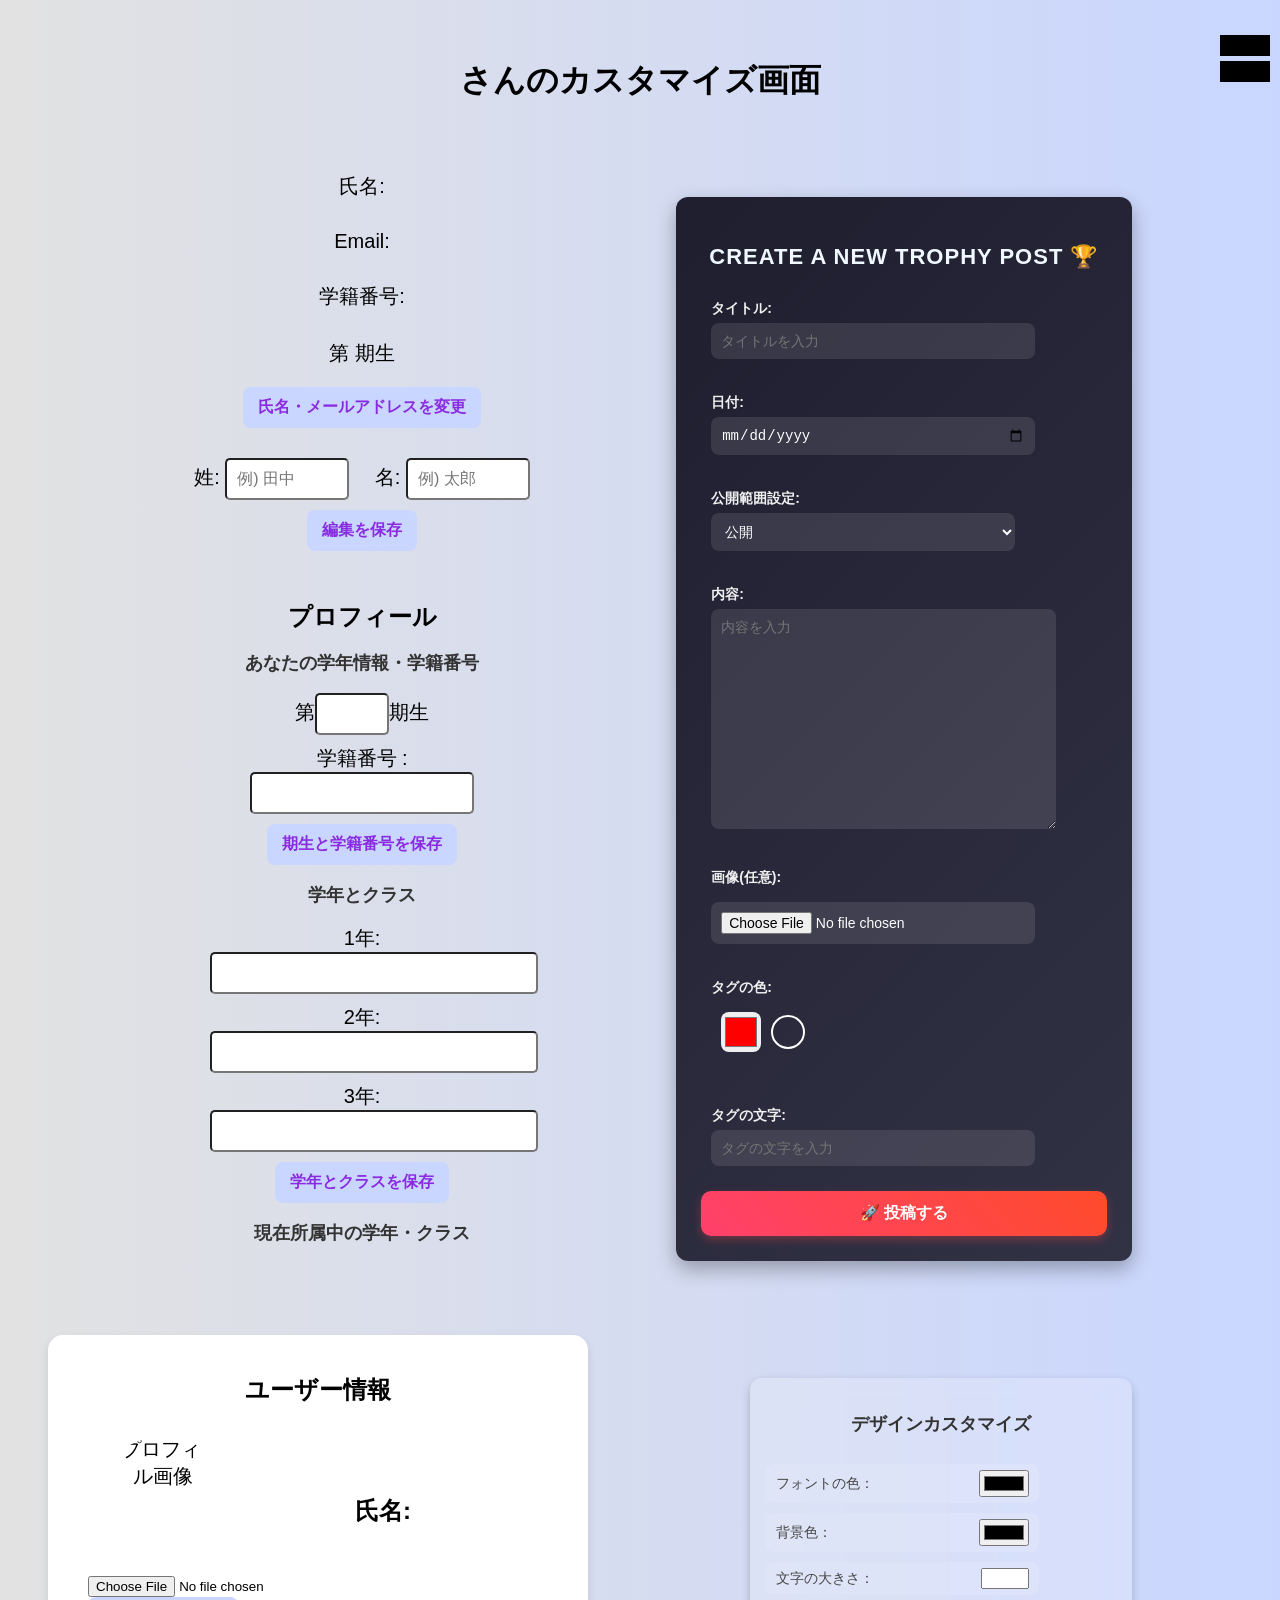
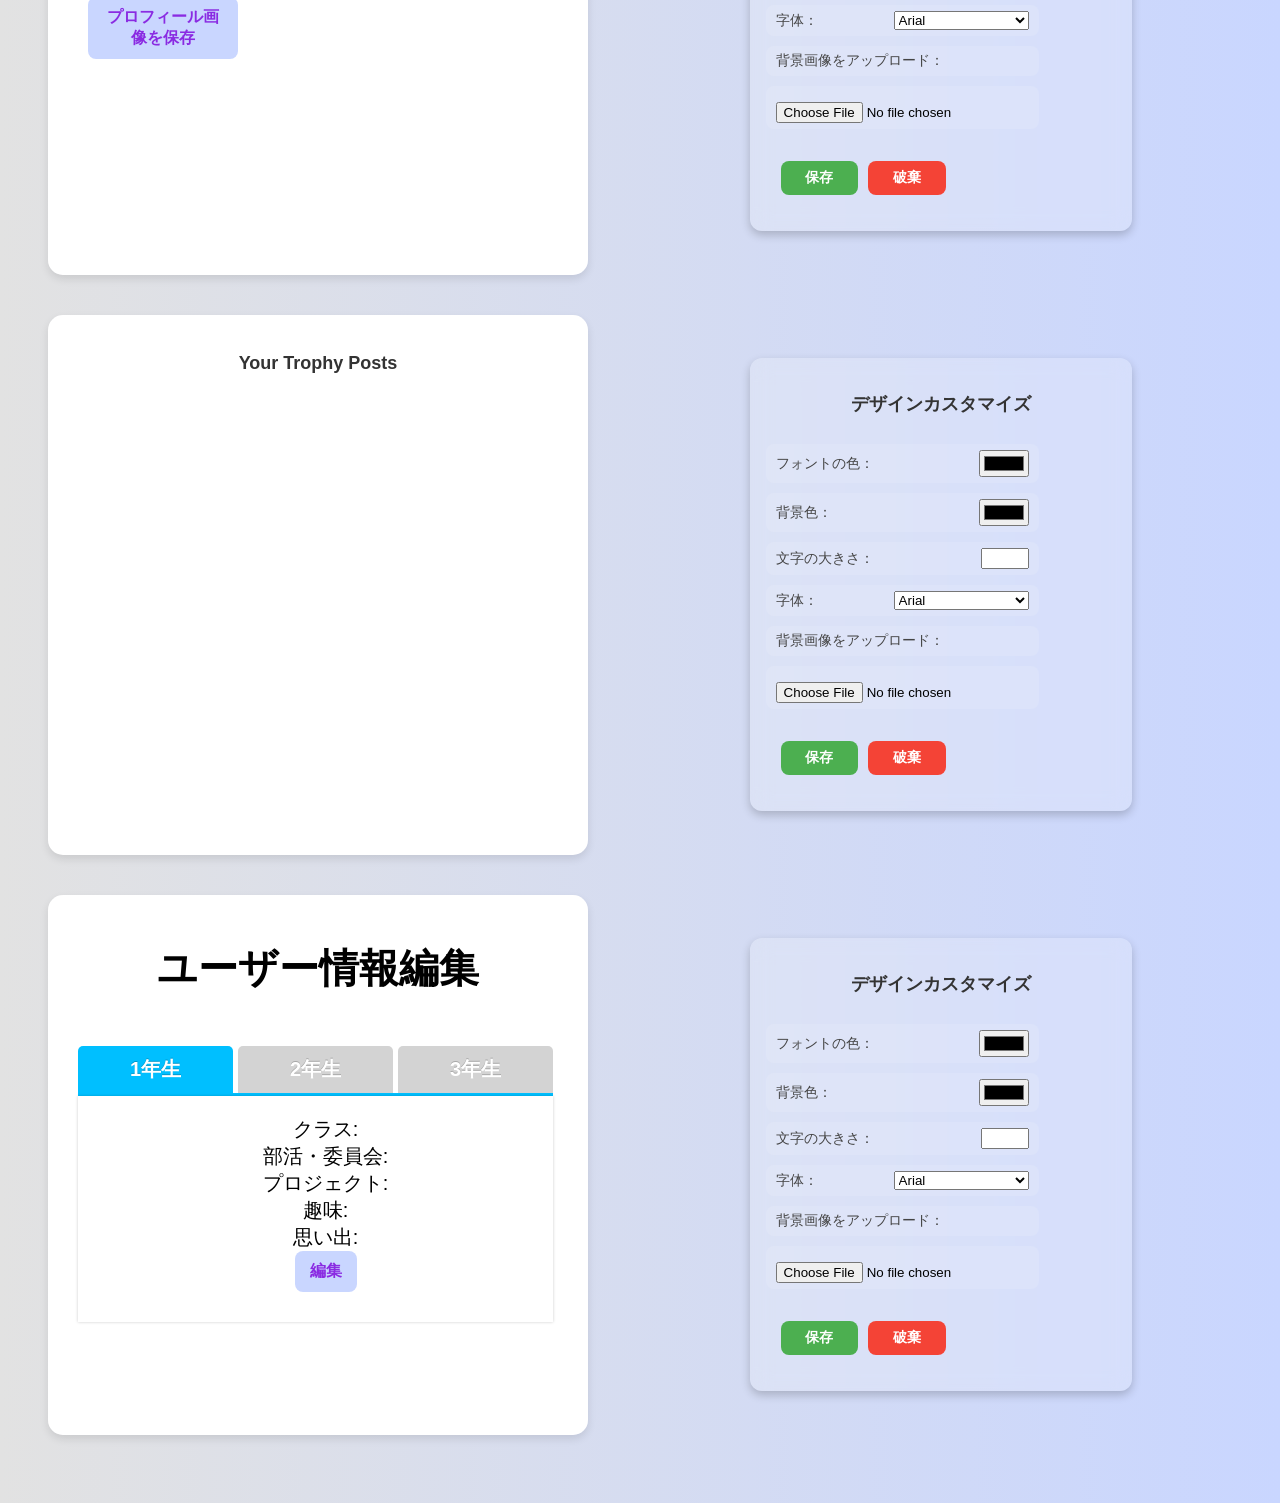
==== commit e33d096d: "部活・委員会の表記を修正し、関連する情報の表示を更新・修正" ====
--- a/EditProfile.html
+++ b/EditProfile.html
@@ -813,15 +813,15 @@
                 <div class="tab-content">
                     <div>
                         <span>クラス: </span><span id="class1"></span><br>
-                        <span>委員会: </span><span id="committee1"></span><br>
-                        <span>独自プロジェクト: </span><span id="project1"></span><br>
+                        <span>部活・委員会: </span><span id="committee1"></span><br>
+                        <span>プロジェクト: </span><span id="project1"></span><br>
                         <span>趣味: </span><span id="hobby1"></span><br>
                         <span>思い出: </span><span id="memory1"></span><br>
                         <button onclick="editYearInfo('year1')">編集</button>
                         <div id="edit-year1" style="display:none;">
                             <input type="text" id="edit-class1" placeholder="クラス" /><br>
-                            <input type="text" id="edit-committee1" placeholder="委員会" /><br>
-                            <input type="text" id="edit-project1" placeholder="独自プロジェクト" /><br>
+                            <input type="text" id="edit-committee1" placeholder="部活・委員会" /><br>
+                            <input type="text" id="edit-project1" placeholder="プロジェクト" /><br>
                             <input type="text" id="edit-hobby1" placeholder="趣味" /><br>
                             <input type="text" id="edit-memory1" placeholder="思い出" /><br>
                             <button id="save-button1" style="display:none;" onclick="saveYearInfo('year1')">保存</button>
@@ -834,15 +834,15 @@
                 <div class="tab-content">
                     <div>
                         <span>クラス: </span><span id="class2"></span><br>
-                        <span>委員会: </span><span id="committee2"></span><br>
-                        <span>独自プロジェクト: </span><span id="project2"></span><br>
+                        <span>部活・委員会: </span><span id="committee2"></span><br>
+                        <span>プロジェクト: </span><span id="project2"></span><br>
                         <span>趣味: </span><span id="hobby2"></span><br>
                         <span>思い出: </span><span id="memory2"></span><br>
                         <button onclick="editYearInfo('year2')">編集</button>
                         <div id="edit-year2" style="display:none;">
                             <input type="text" id="edit-class2" placeholder="クラス" /><br>
-                            <input type="text" id="edit-committee2" placeholder="委員会" /><br>
-                            <input type="text" id="edit-project2" placeholder="独自プロジェクト" /><br>
+                            <input type="text" id="edit-committee2" placeholder="部活・委員会" /><br>
+                            <input type="text" id="edit-project2" placeholder="プロジェクト" /><br>
                             <input type="text" id="edit-hobby2" placeholder="趣味" /><br>
                             <input type="text" id="edit-memory2" placeholder="思い出" /><br>
                             <button id="save-button2" style="display:none;" onclick="saveYearInfo('year2')">保存</button>
@@ -855,15 +855,15 @@
                 <div class="tab-content">
                     <div>
                         <span>クラス: </span><span id="class3"></span><br>
-                        <span>委員会: </span><span id="committee3"></span><br>
-                        <span>独自プロジェクト: </span><span id="project3"></span><br>
+                        <span>部活・委員会: </span><span id="committee3"></span><br>
+                        <span>プロジェクト: </span><span id="project3"></span><br>
                         <span>趣味: </span><span id="hobby3"></span><br>
                         <span>思い出: </span><span id="memory3"></span><br>
                         <button onclick="editYearInfo('year3')">編集</button>
                         <div id="edit-year3" style="display:none;">
                             <input type="text" id="edit-class3" placeholder="クラス" /><br>
-                            <input type="text" id="edit-committee3" placeholder="委員会" /><br>
-                            <input type="text" id="edit-project3" placeholder="独自プロジェクト" /><br>
+                            <input type="text" id="edit-committee3" placeholder="部活・委員会" /><br>
+                            <input type="text" id="edit-project3" placeholder="プロジェクト" /><br>
                             <input type="text" id="edit-hobby3" placeholder="趣味" /><br>
                             <input type="text" id="edit-memory3" placeholder="思い出" /><br>
                             <button id="save-button3" style="display:none;" onclick="saveYearInfo('year3')">保存</button>
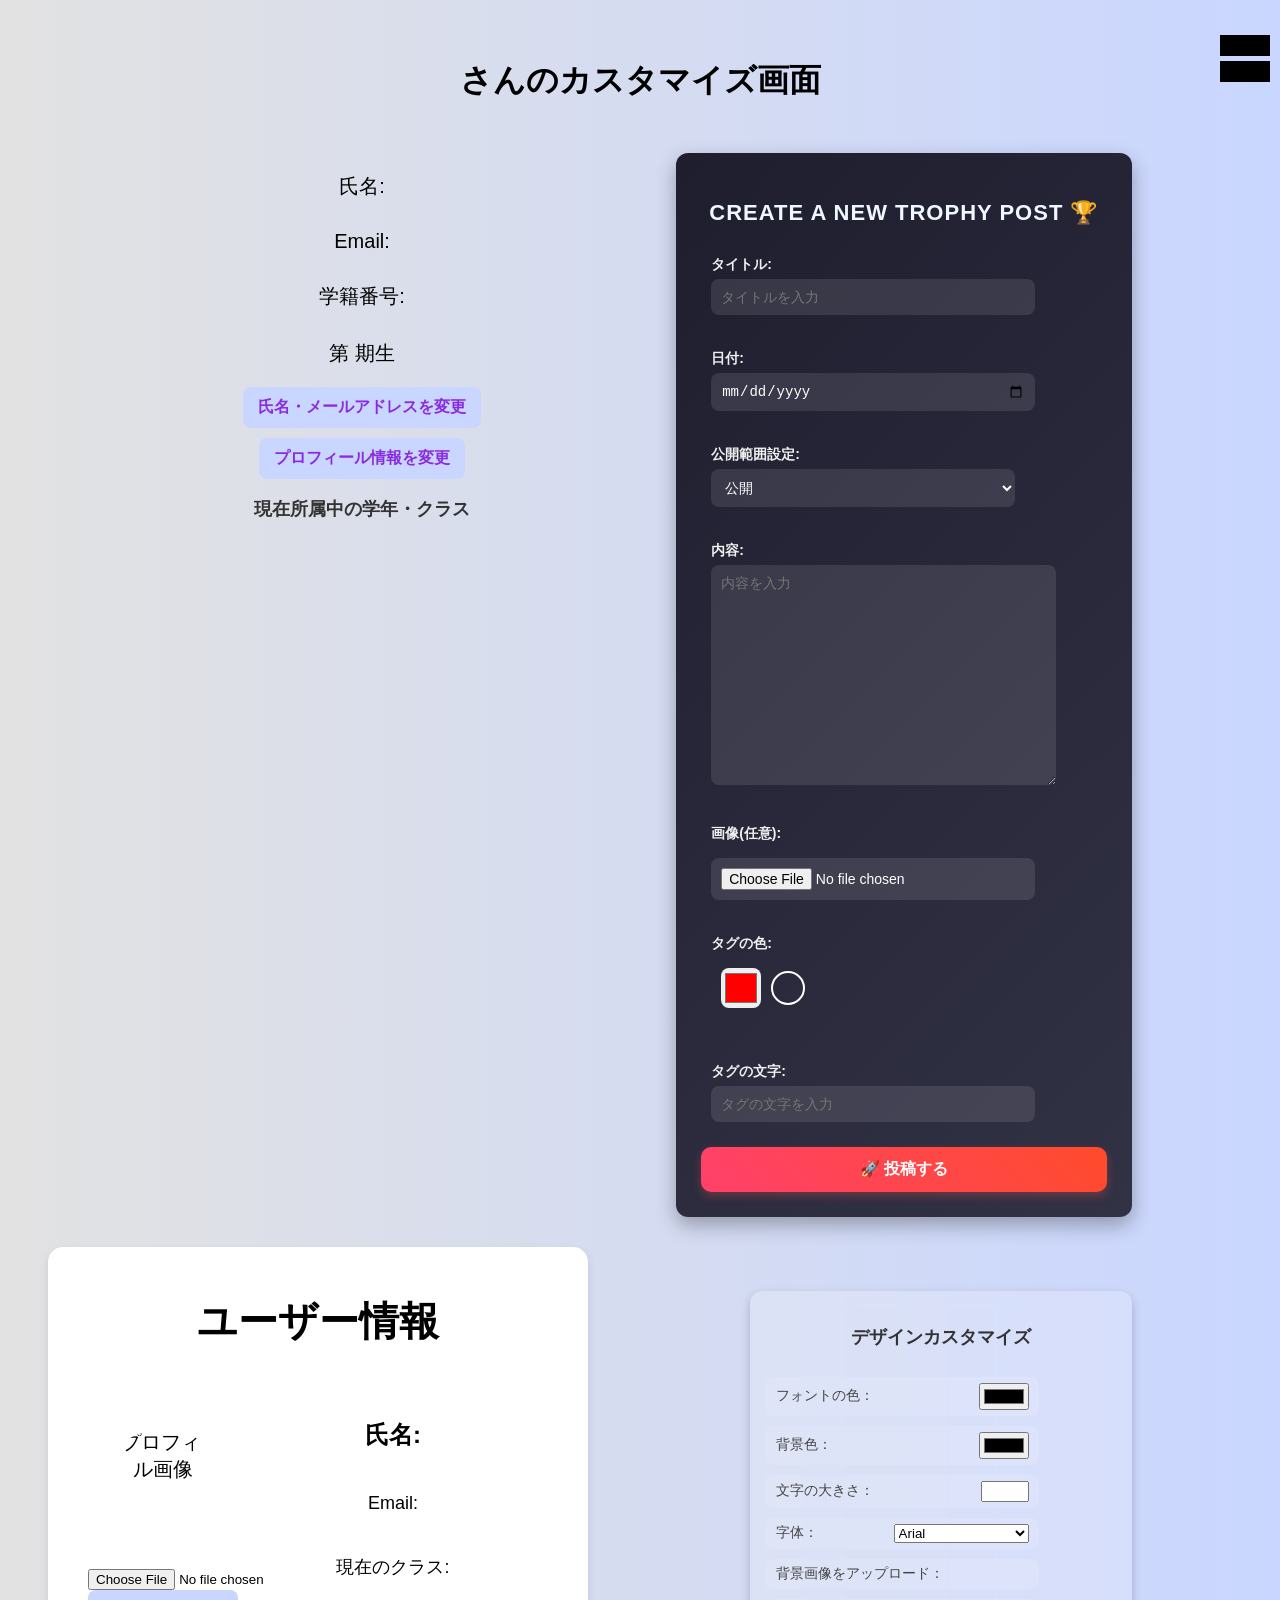
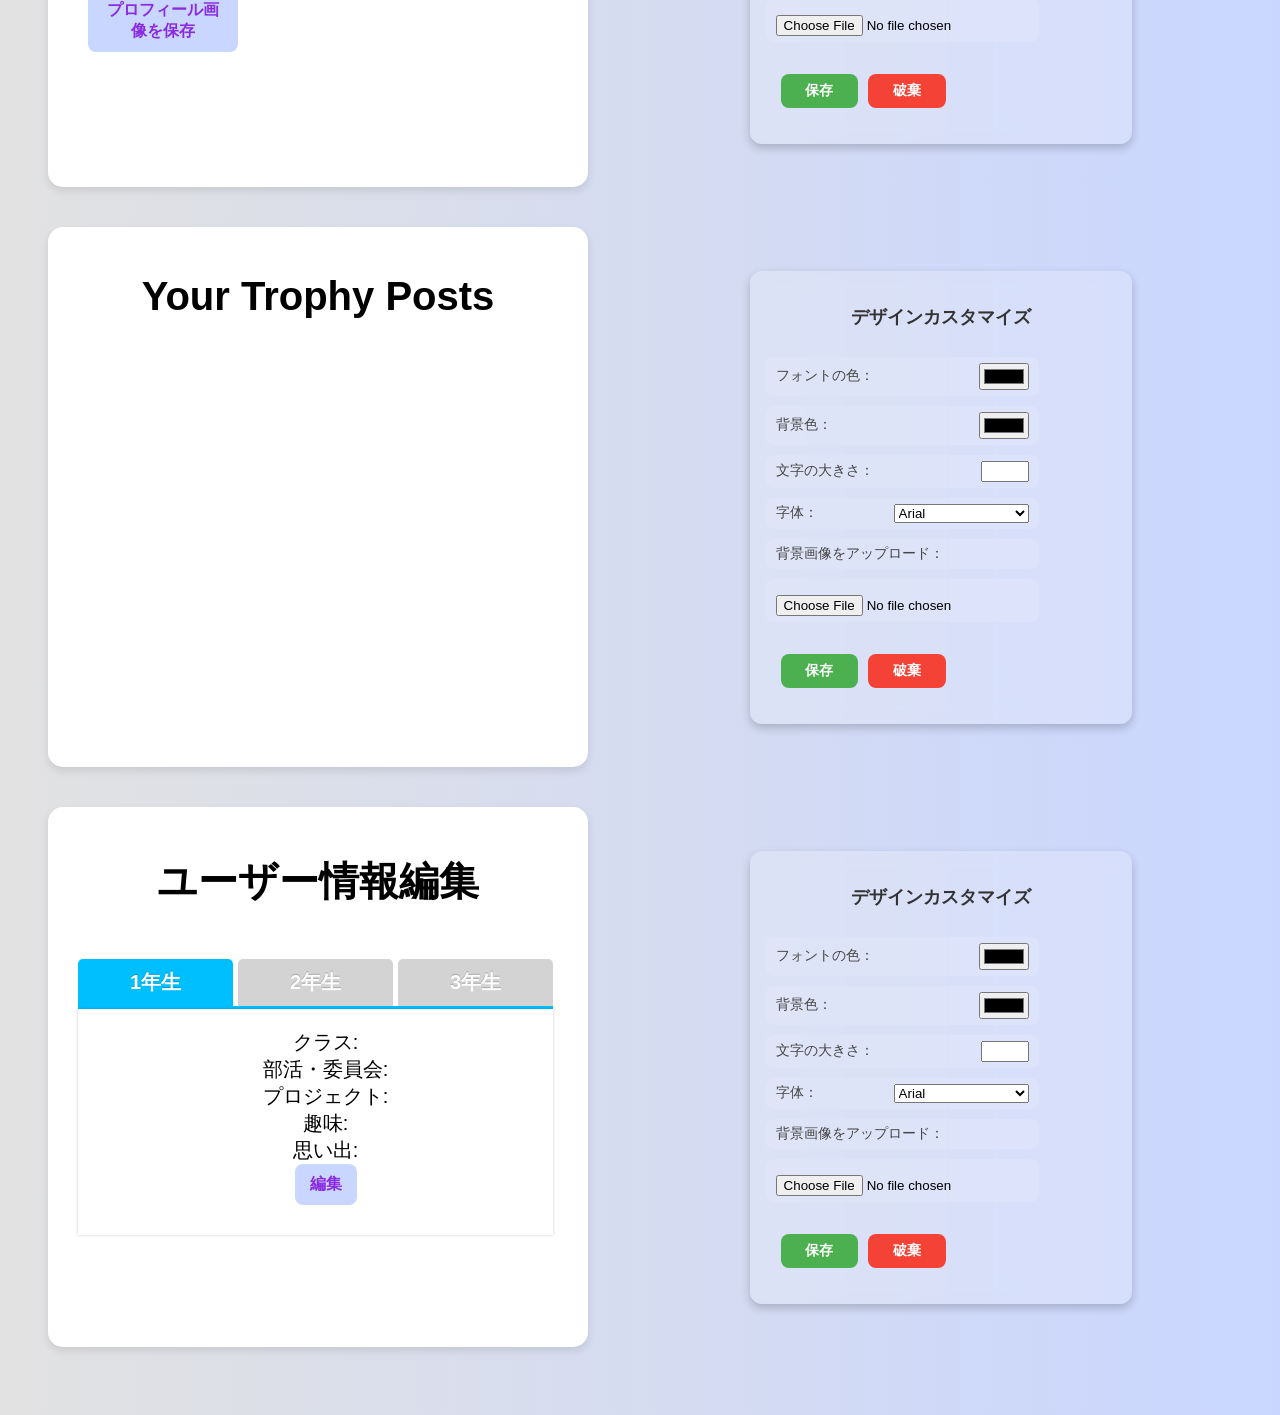
==== commit 960e937e: "アカウント仮登録機能のメッセージを更新し、UIを改善。教員管理ページの表示条件を修正し、ユーザー情報の表示を強化。プロフィール画像のスタイルを調整。" ====
--- a/EditProfile.html
+++ b/EditProfile.html
@@ -474,13 +474,11 @@
         <span class="close-btn" id="close-menu">&times;</span>
 
         <ul>
-            
             <li><a href="homepage.html">Home</a></li>
             <li><a href="top-public-page.html">みんなのトロフィー</a></li>
-            <li><a href="teacherControl.html">教員管理ページ</a></li>
+            <li id="teacherControlMenuItem" style="display: none;"><a href="teacherControl.html">教員管理ページ</a></li>
             <li><a href="EditProfile.html">カスタマイズ画面</a></li>
             <li><button id="logout" style="color: white; background-color: #ff4b2b; padding: 10px 20px; border-radius: 8px; font-size: 1rem; font-weight: bold; border: none; cursor: pointer;">ログアウト</button></li>
-
         </ul>
     </nav>
     <script>
@@ -488,6 +486,7 @@
         const menu = document.getElementById('menu');
         const overlay = document.getElementById('overlay');
         const closeMenu = document.getElementById('close-menu');
+        const teacherControlMenuItem = document.getElementById('teacherControlMenuItem');
         let isMenuOpen = false;
 
         // ハンバーガーメニューのクリックイベント
@@ -515,6 +514,14 @@
             } else {
                 document.body.classList.remove('menu-open');
             }
+        }
+
+        // ログインユーザーの情報を取得して教員管理ページの表示を制御
+        const loggedUserEmail = document.getElementById('loggedUserEmail').textContent;
+        const loggedUserStudentID = document.getElementById('loggedUserStudentID').textContent;
+
+        if (loggedUserEmail.endsWith('@staff.bunri-s.ed.jp') || loggedUserStudentID === 'z2025PT-bunri-az4kgr-t') {
+            teacherControlMenuItem.style.display = 'block';
         }
     </script>
 
@@ -526,17 +533,19 @@
         <div>Email: <span id="loggedUserEmail"></span></div>
         <div>学籍番号: <span id="loggedUserStudentID"></span></div>
         <div>第 <span id="loggedUserTermYear"></span>期生</div>
-        <button id="editButton">氏名・メールアドレスを変更</button>
+        <button id="editButton" style="margin-bottom: 10px;">氏名・メールアドレスを変更</button>
         <!-- <button id="createPostButton">トロフィー投稿を追加</button> -->
 
         <!-- Edit Profile Section -->
-        <div class="edit-section" id="editSection">
+        <div class="edit-section" id="editSection" style="display: none;">
             姓: <input class="textarea" type="text" id="newFirstName" style="width: 100px; display: inline-block;" placeholder="例) 田中">　
             名: <input class="textarea" type="text" id="newLastName" style="width: 100px; display: inline-block;"placeholder="例) 太郎"><br>
+            メールアドレス: <input class="textarea" type="text" id="newEmail" style="width: 300px;" placeholder=""><br>
             <button id="saveChanges">編集を保存</button>
         </div>
 
-        <div id="profile-section">
+        <button id="editProfileButton">プロフィール情報を変更</button>
+        <div id="profile-section" style="display: none;">
             <h2>プロフィール</h2>
             <h3>あなたの学年情報・学籍番号</h3>
             <label>第<input class="textarea" type="text" id="TremYear" style="width: 50px; display: inline-block;" />期生</label>
@@ -544,18 +553,24 @@
             <label>学籍番号 :<input class="textarea" type="text" id="StudentID" style="display: inline-block; width: auto;" /></label>
             <button id="save-TermYearAndStudentID">期生と学籍番号を保存</button>
 
-
-
             <h3>学年とクラス</h3>
             <label>1年: <input class="textarea" type="text" id="class-year-1" /></label>
             <label>2年: <input class="textarea" type="text" id="class-year-2" /></label>
             <label>3年: <input class="textarea" type="text" id="class-year-3" /></label>
             <button id="save-class">学年とクラスを保存</button>
-
-            <h3>現在所属中の学年・クラス</h3>
+        </div>
+
+        <script>
+            const editProfileButton = document.getElementById('editProfileButton');
+            const profileSection = document.getElementById('profile-section');
+
+            editProfileButton.addEventListener('click', () => {
+            profileSection.style.display = profileSection.style.display === 'none' ? 'block' : 'none';
+            });
+        </script>
+        <h3>現在所属中の学年・クラス</h3>
             <p id="latest-class"></p>
-            <div style="display: none;"> <span id="loggedUserCurrentClass"></span></div>            
-        </div>
+            <div style="display: none;"> <span id="loggedUserCurrentClass"></span></div>         
 
     </div>
 
@@ -706,6 +721,13 @@
         transform: scale(1.05);
         box-shadow: 0px 6px 15px rgba(255, 75, 75, 0.5);
     }
+
+    #user-info {
+    display: flex;
+    flex-direction: column;
+    gap: 10px;
+    align-items: flex-start; /* 左揃えで統一 */
+}
 </style>
 
 <script>
@@ -716,7 +738,7 @@
 
     <div id="EditWidget1">
         <div class="widget" id="widget1">
-            <h2>ユーザー情報</h2>
+            <h1>ユーザー情報</h1>
             <div id="Widget1-flote">
                 <div id="profile-image-container">
                     <img id="profile-image" src="default-profile.png" alt="プロフィール画像" />
@@ -724,7 +746,19 @@
                     <button id="save-profile-image">プロフィール画像を保存</button>
                 </div>
 
-                <div id="name" style="font-size: 24px; text-shadow: 2px 2px 4px rgba(255, 255, 255, 0.5); font-weight: bold;">氏名: <span id="loggedUserFNameInWidget2"></span>　<span id="loggedUserLNameInWidget"></span> </div>
+                <div id="user-info" style="display: flex; flex-direction: column; gap: 10px;">
+                    <div id="name" style="font-size: 24px; text-shadow: 2px 2px 4px rgba(255, 255, 255, 0.5); font-weight: bold; width: 100%;">
+                        氏名: <span id="loggedUserFNameInWidget2"></span>　<span id="loggedUserLNameInWidget"></span>
+                    </div>
+                
+                    <div id="email" style="font-size: 18px; width: 100%;">
+                        Email:　<span id="loggedUserEmailInWidget"></span>
+                    </div>
+                
+                    <div id="current-class" style="font-size: 18px; width: 100%;">
+                        現在のクラス:　<span id="latest-class2"></span>
+                    </div>
+                </div>
             </div>
 
             <p class="info" id="info-widget1"></p>
@@ -735,7 +769,6 @@
         <!-- カスタマイズボタン -->
         <!-- <button id="customize-button-widget1">カスタマイズ</button> -->
 
-        <!-- カスタマイズオプション (初期状態では非表示) -->
         <div class="editing-area" id="widget1">
             <h3>デザインカスタマイズ</h3>
             <div class="customization-options">
@@ -769,7 +802,7 @@
 
 
         <div class="widget" id="widget2">
-            <h3>Your Trophy Posts</h3>
+            <h1>Your Trophy Posts</h1>
             <div id="posteditvisibility"></div>
             <p class="info" id="info-widget2"></p>
         </div>
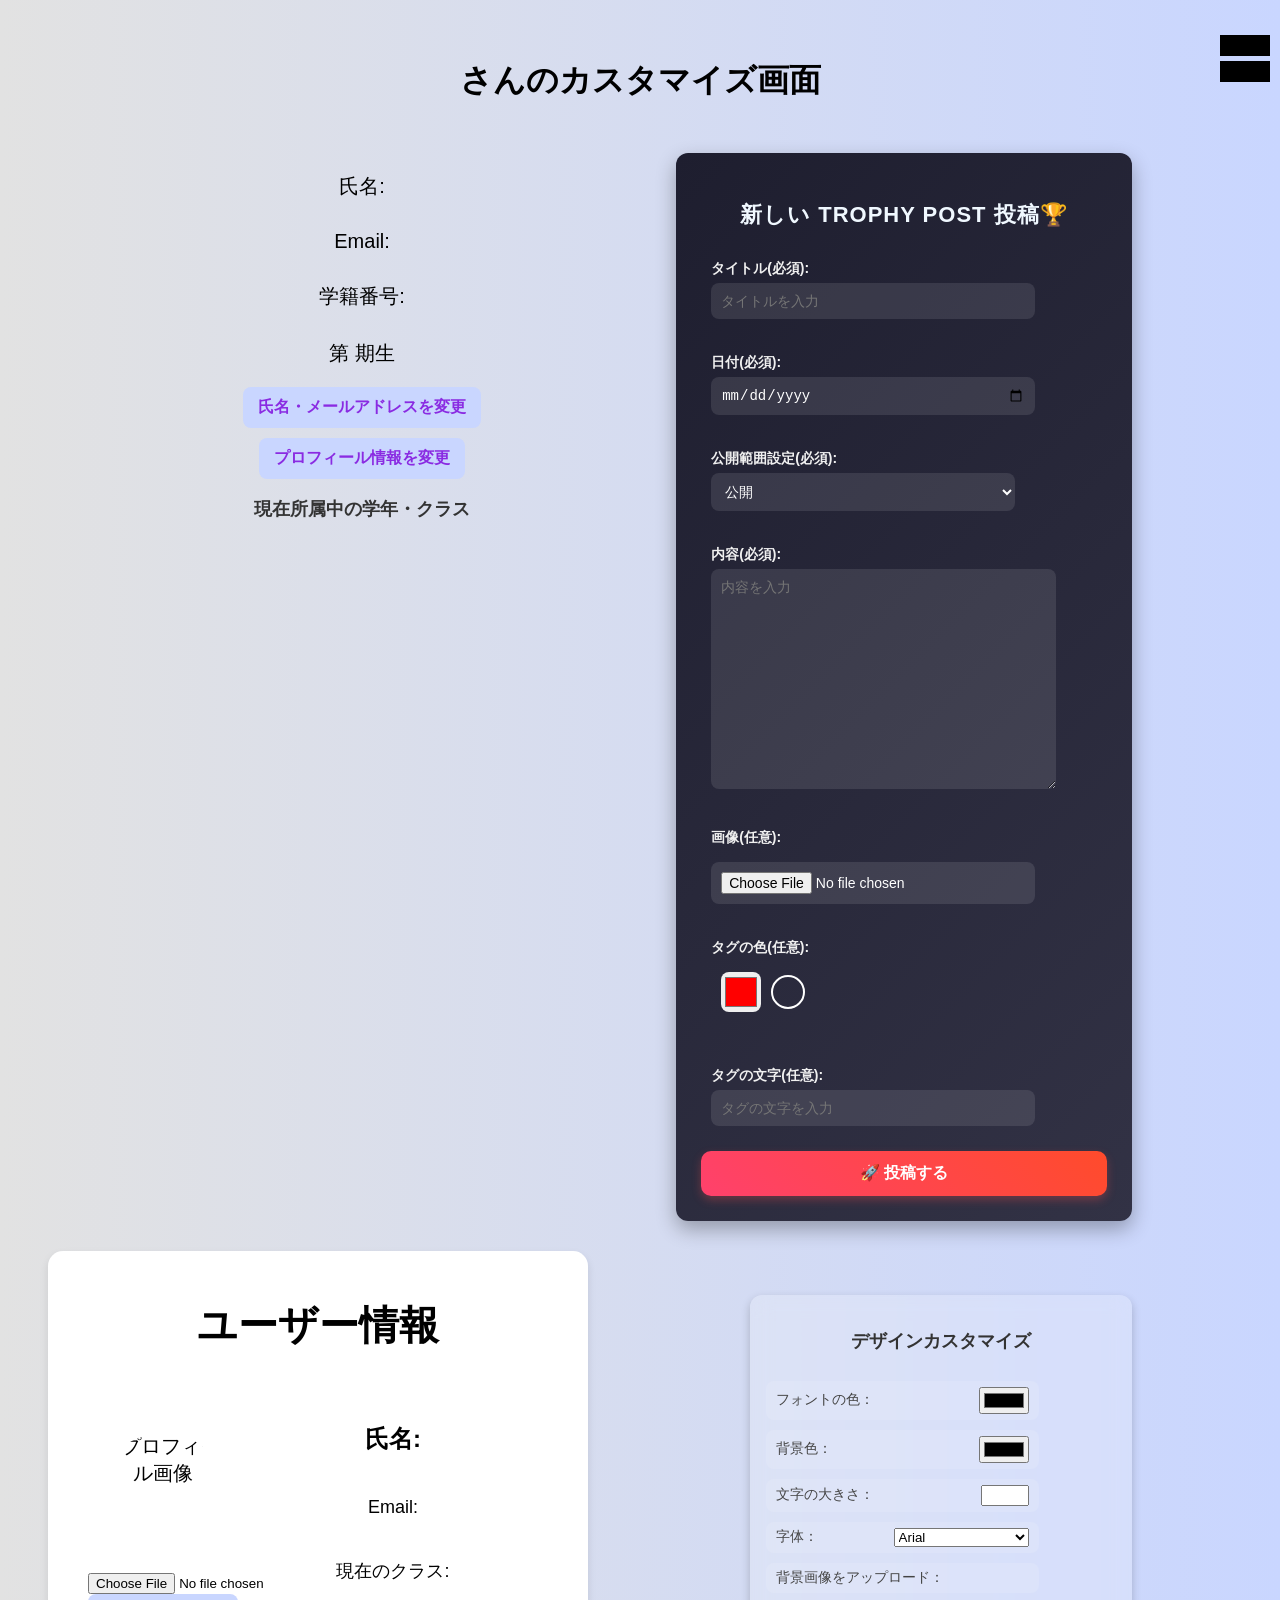
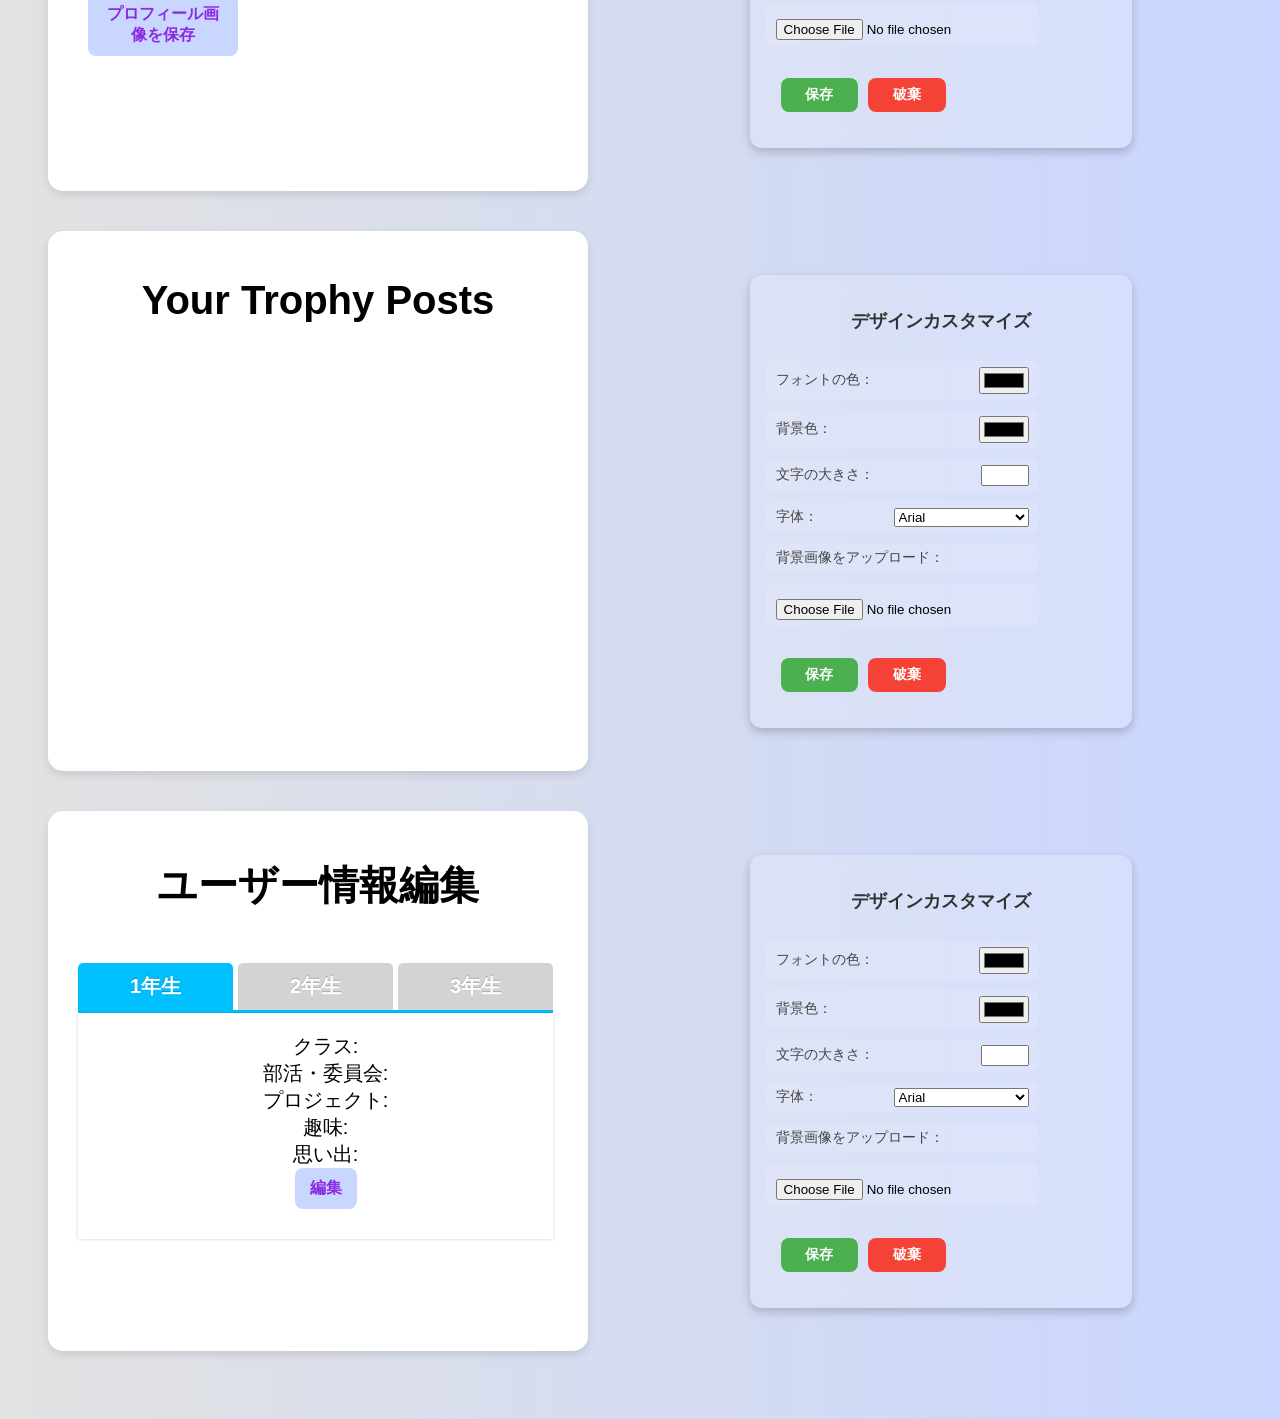
==== commit 80f34d7b: "微調整" ====
--- a/EditProfile.html
+++ b/EditProfile.html
@@ -476,7 +476,7 @@
         <ul>
             <li><a href="homepage.html">Home</a></li>
             <li><a href="top-public-page.html">みんなのトロフィー</a></li>
-            <li id="teacherControlMenuItem" style="display: none;"><a href="teacherControl.html">教員管理ページ</a></li>
+            <li id="teacherControlMenu" style="display: none;"><a href="teacherControl.html">教員管理ページ</a></li>
             <li><a href="EditProfile.html">カスタマイズ画面</a></li>
             <li><button id="logout" style="color: white; background-color: #ff4b2b; padding: 10px 20px; border-radius: 8px; font-size: 1rem; font-weight: bold; border: none; cursor: pointer;">ログアウト</button></li>
         </ul>
@@ -486,7 +486,6 @@
         const menu = document.getElementById('menu');
         const overlay = document.getElementById('overlay');
         const closeMenu = document.getElementById('close-menu');
-        const teacherControlMenuItem = document.getElementById('teacherControlMenuItem');
         let isMenuOpen = false;
 
         // ハンバーガーメニューのクリックイベント
@@ -516,13 +515,9 @@
             }
         }
 
-        // ログインユーザーの情報を取得して教員管理ページの表示を制御
-        const loggedUserEmail = document.getElementById('loggedUserEmail').textContent;
-        const loggedUserStudentID = document.getElementById('loggedUserStudentID').textContent;
-
-        if (loggedUserEmail.endsWith('@staff.bunri-s.ed.jp') || loggedUserStudentID === 'z2025PT-bunri-az4kgr-t') {
-            teacherControlMenuItem.style.display = 'block';
-        }
+
+
+
     </script>
 
     <h1><span id="loggedUserFNameInWidget"></span>さんのカスタマイズ画面</h1>
@@ -576,20 +571,20 @@
 
     <!-- Trophy Room Section -->
     <div class="edit-section trophy-post" id="trophyRoomSection" style="width: 40%;">
-        <h3 class="trophy-title">Create a New Trophy Post 🏆</h3>
+        <h3 class="trophy-title">新しい Trophy Post 投稿🏆</h3>
 
         <div class="trophy-form-group">
-            <label for="postTitle">タイトル:</label>
+            <label for="postTitle">タイトル(必須):</label>
             <input type="text" id="postTitle" class="trophy-input" placeholder="タイトルを入力" required>
         </div>
 
         <div class="trophy-form-group">
-            <label for="postDate">日付:</label>
+            <label for="postDate">日付(必須):</label>
             <input type="date" id="postDate" class="trophy-input" required>
         </div>
 
         <div class="trophy-form-group">
-            <label for="postVisibility">公開範囲設定:</label>
+            <label for="postVisibility">公開範囲設定(必須):</label>
             <select id="postVisibility" class="trophy-input">
                 <option value="public">公開</option>
                 <option value="friends">学校関係者のみ</option>
@@ -598,7 +593,7 @@
         </div>
 
         <div class="trophy-form-group">
-            <label for="postContent">内容:</label>
+            <label for="postContent">内容(必須):</label>
             <textarea id="postContent" class="trophy-input" placeholder="内容を入力" style="height: 200px; width: 160%;"></textarea>
         </div>
 
@@ -608,7 +603,7 @@
         </div>
 
         <div class="trophy-form-group">
-            <label for="tagColor">タグの色:</label>
+            <label for="tagColor">タグの色(任意):</label>
             <div class="trophy-tag-container">
                 <input type="color" id="TagColor" class="trophy-color-input" value="#ff0000">
                 <span id="selectedTagColor" class="trophy-tag-preview"></span>
@@ -616,7 +611,7 @@
         </div>
 
         <div class="trophy-form-group">
-            <label for="tagText">タグの文字:</label>
+            <label for="tagText">タグの文字(任意):</label>
             <input type="text" id="tagText" class="trophy-input" placeholder="タグの文字を入力">
         </div>
 
